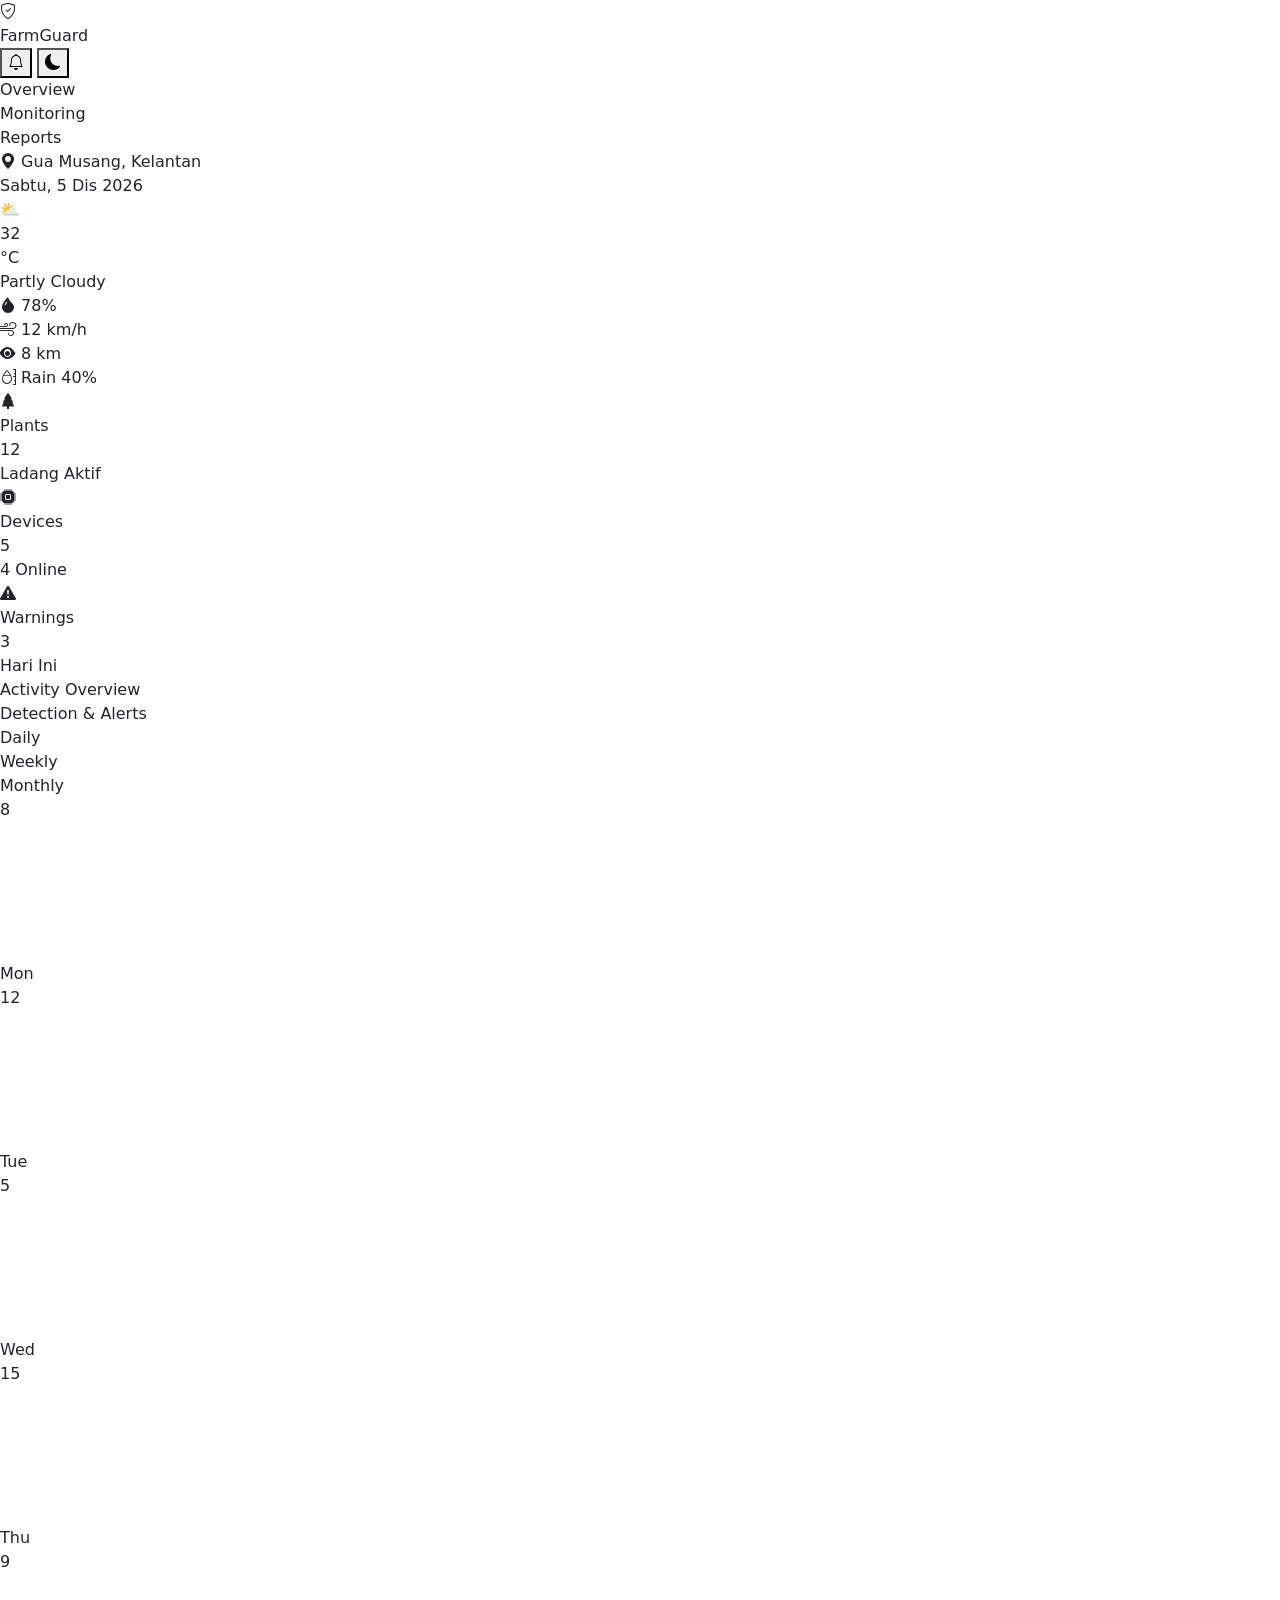
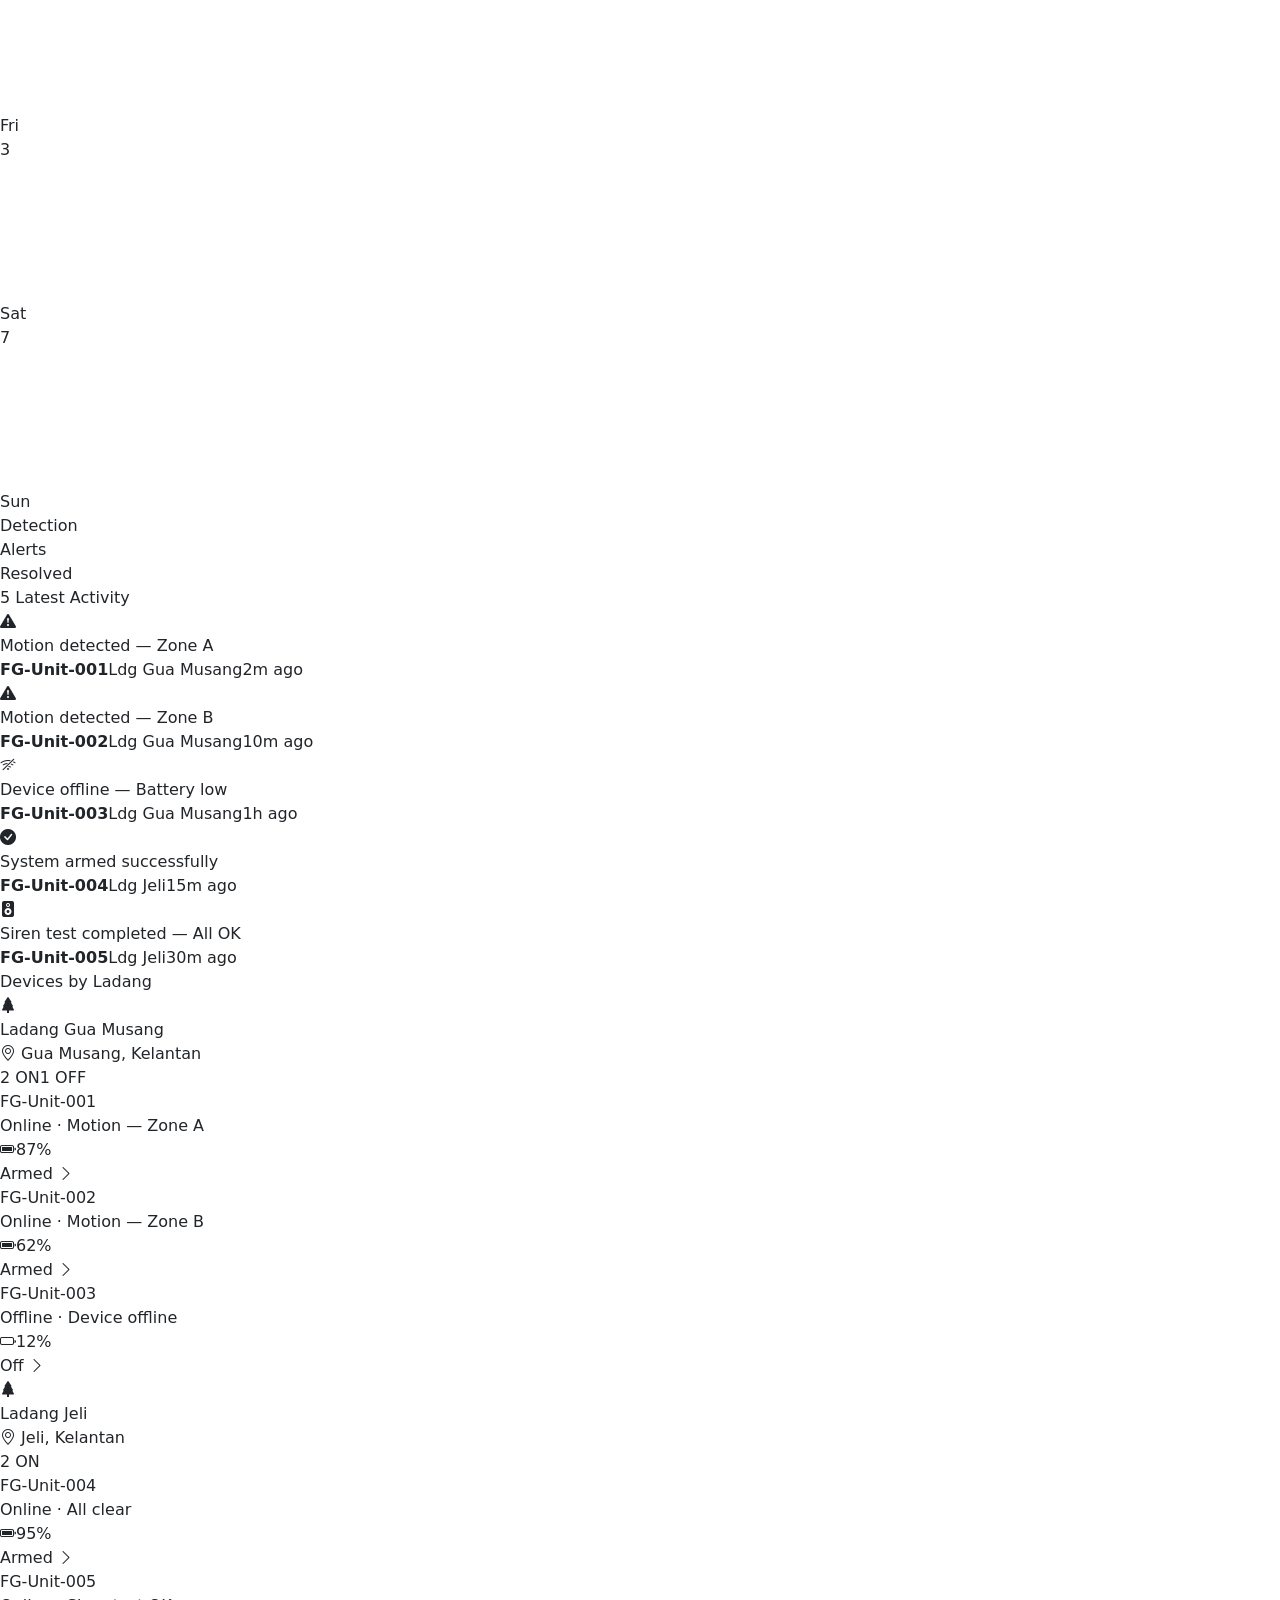
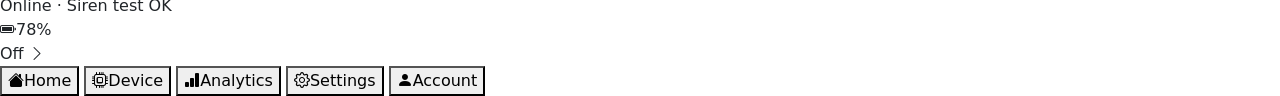
==== index.html @ a6966803 "1st commit Farmguard apps to assist" ====
<!DOCTYPE html>
<html lang="en">
<head>
    <meta charset="UTF-8">
    <meta name="viewport" content="width=device-width, initial-scale=1.0, user-scalable=no">
    <title>FarmGuard — Home</title>
    <link href="https://cdn.jsdelivr.net/npm/bootstrap@5.3.3/dist/css/bootstrap.min.css" rel="stylesheet">
    <link href="https://cdn.jsdelivr.net/npm/bootstrap-icons@1.11.3/font/bootstrap-icons.min.css" rel="stylesheet">
    <link href="https://fonts.googleapis.com/css2?family=Plus+Jakarta+Sans:wght@300;400;500;600;700;800&family=JetBrains+Mono:wght@400;500;600&display=swap" rel="stylesheet">
    <link rel="stylesheet" href="css/home.css">
</head>
<body>

<div class="app">
    <!-- Header -->
    <div class="header">
        <div class="brand">
            <div class="brand-logo"><i class="bi bi-shield-check"></i></div>
            <div class="brand-name">Farm<span>Guard</span></div>
        </div>
        <div class="hdr-right">
            <button class="hdr-btn" title="Notifications"><i class="bi bi-bell"></i></button>
            <button class="hdr-btn dm-btn" onclick="toggleDark()" title="Dark Mode"><i class="bi bi-moon-fill"></i></button>
        </div>
    </div>

    <!-- 3 Tabs -->
    <div class="top-tabs">
        <div class="tab-item active">Overview</div>
        <div class="tab-item">Monitoring</div>
        <div class="tab-item">Reports</div>
    </div>

    <!-- Weather Hero -->
    <div class="weather-hero">
        <div class="wh-top">
            <div>
                <div class="wh-loc"><i class="bi bi-geo-alt-fill"></i> Gua Musang, Kelantan</div>
                <div class="wh-date" id="wDate"></div>
            </div>
            <div class="wh-icon">⛅</div>
        </div>
        <div class="wh-main">
            <div class="wh-temp">32</div>
            <div class="wh-deg">°C</div>
            <div class="wh-cond">Partly Cloudy</div>
        </div>
        <div class="wh-details">
            <div class="wh-det"><i class="bi bi-droplet-fill"></i> 78%</div>
            <div class="wh-det"><i class="bi bi-wind"></i> 12 km/h</div>
            <div class="wh-det"><i class="bi bi-eye-fill"></i> 8 km</div>
            <div class="wh-det"><i class="bi bi-moisture"></i> Rain 40%</div>
        </div>
    </div>

    <!-- 3 Square Buttons -->
    <div class="sq-grid">
        <div class="sq-btn" onclick="goPage('plants')">
            <div class="sq-badge" id="plantBadge"></div>
            <div class="sq-icon sq-green"><i class="bi bi-tree-fill"></i></div>
            <div class="sq-label">Plants</div>
            <div class="sq-count c-green">12</div>
            <div class="sq-sub">Ladang Aktif</div>
        </div>
        <div class="sq-btn" onclick="goPage('devices')">
            <div class="sq-badge show" id="devBadge"></div>
            <div class="sq-icon sq-blue"><i class="bi bi-cpu-fill"></i></div>
            <div class="sq-label">Devices</div>
            <div class="sq-count c-blue">5</div>
            <div class="sq-sub">4 Online</div>
        </div>
        <div class="sq-btn" onclick="goPage('warnings')">
            <div class="sq-badge show" id="warnBadge"></div>
            <div class="sq-icon sq-red"><i class="bi bi-exclamation-triangle-fill"></i></div>
            <div class="sq-label">Warnings</div>
            <div class="sq-count c-red">3</div>
            <div class="sq-sub">Hari Ini</div>
        </div>
    </div>

    <!-- Activity Chart -->
    <div class="sec-hdr sec-purple">
        <div class="sec-color"></div>
        <div class="sec-title">Activity Overview</div>
        <div class="sec-line"></div>
    </div>
    <div class="chart-card">
        <div class="chart-head">
            <div class="chart-title">Detection & Alerts</div>
            <div class="chart-filter">
                <div class="cf-item active" onclick="setFilter('daily',this)">Daily</div>
                <div class="cf-item" onclick="setFilter('weekly',this)">Weekly</div>
                <div class="cf-item" onclick="setFilter('monthly',this)">Monthly</div>
            </div>
        </div>
        <div class="chart-area" id="chartArea"></div>
        <div class="chart-legend">
            <div class="legend-item"><div class="legend-dot ld-blue"></div>Detection</div>
            <div class="legend-item"><div class="legend-dot ld-red"></div>Alerts</div>
            <div class="legend-item"><div class="legend-dot ld-green"></div>Resolved</div>
        </div>
    </div>

    <!-- 5 Latest Activity -->
    <div class="sec-hdr sec-blue">
        <div class="sec-color"></div>
        <div class="sec-title">5 Latest Activity</div>
        <div class="sec-line"></div>
    </div>
    <div class="act-card" id="actFeed"></div>

    <!-- Devices by Ladang -->
    <div class="sec-hdr sec-green">
        <div class="sec-color"></div>
        <div class="sec-title">Devices by Ladang</div>
        <div class="sec-line"></div>
    </div>
    <div id="ladangList"></div>
</div>

<!-- Bottom Nav -->
<div class="bnav">
    <button class="ni act" onclick="navHome()"><i class="bi bi-house-fill"></i><span>Home</span></button>
    <button class="ni" onclick="navDevice()"><i class="bi bi-cpu"></i><span>Device</span></button>
    <button class="ni" onclick="alert('Analytics page coming soon')"><i class="bi bi-bar-chart-fill"></i><span>Analytics</span></button>
    <button class="ni" onclick="alert('Settings page coming soon')"><i class="bi bi-gear"></i><span>Settings</span></button>
    <button class="ni" onclick="navAccount()"><i class="bi bi-person-fill"></i><span>Account</span></button>
</div>

<script src="js/home.js"></script>
</body>
</html>
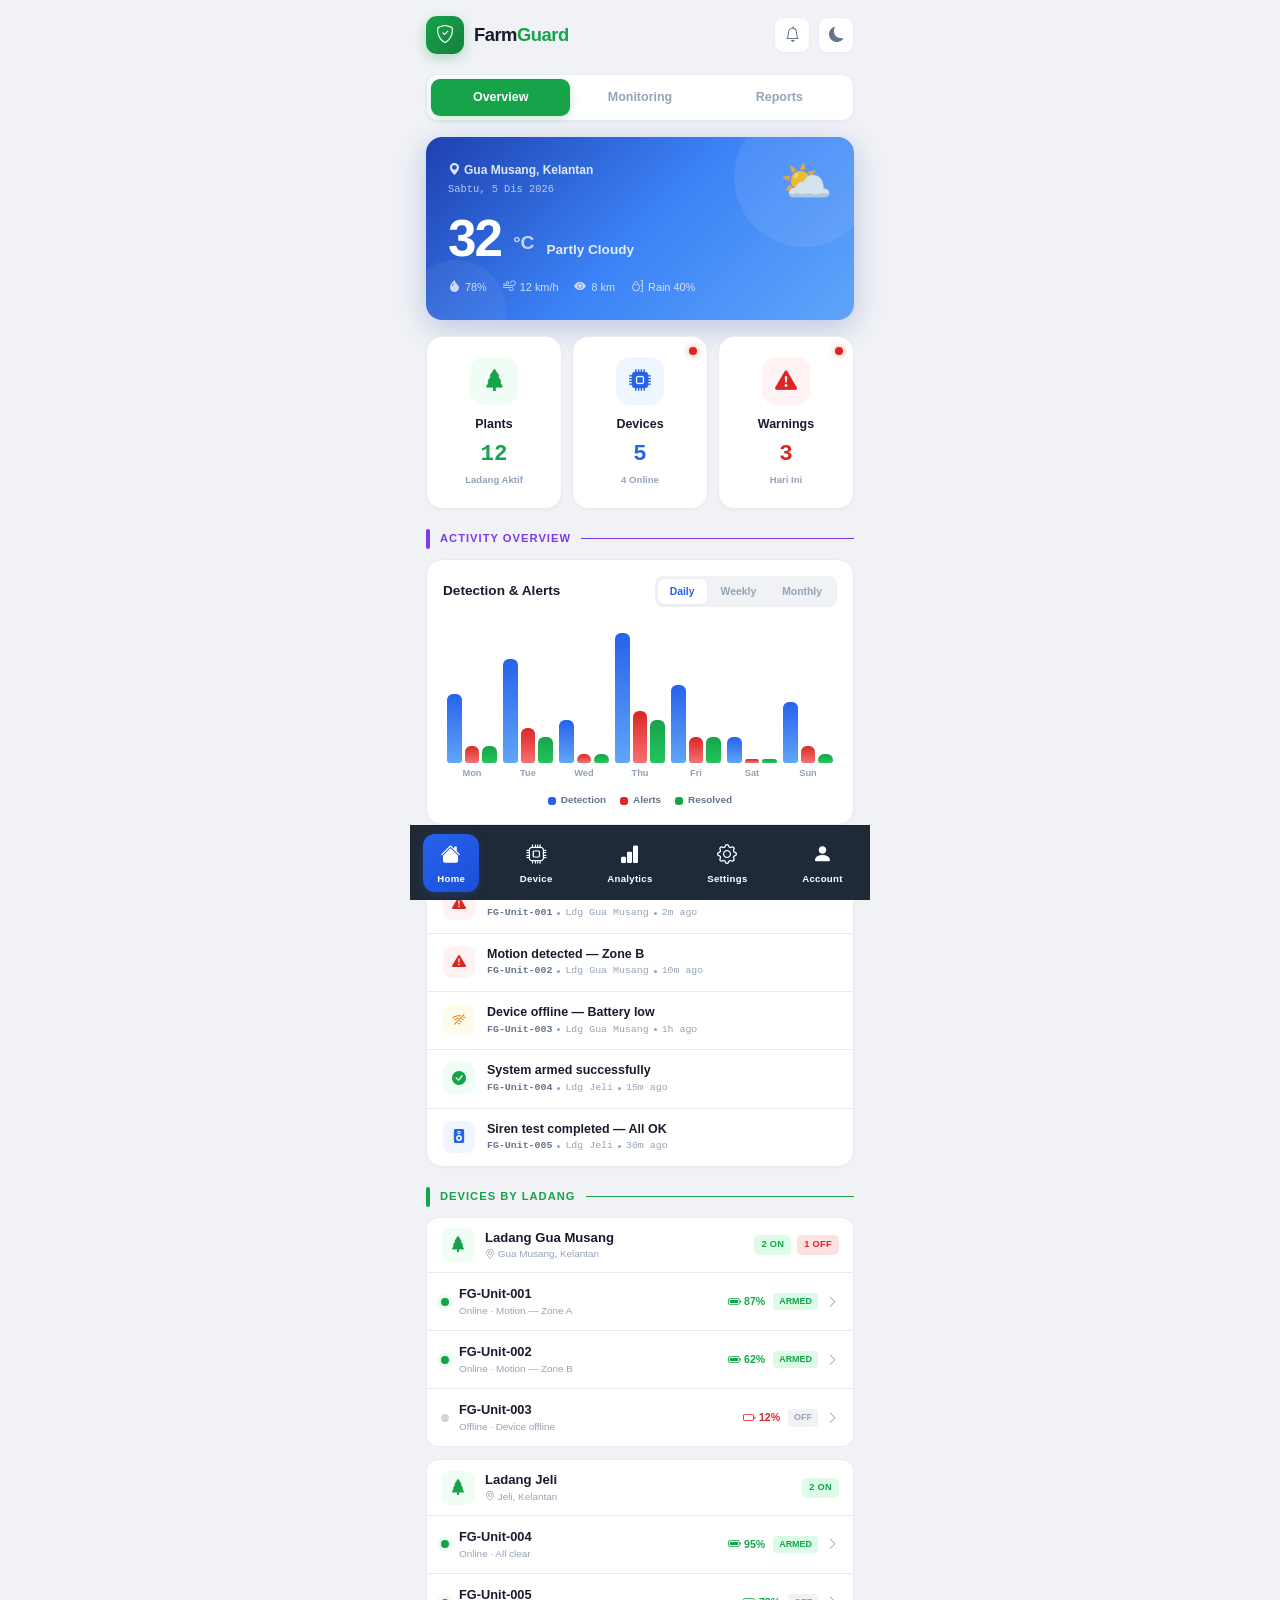
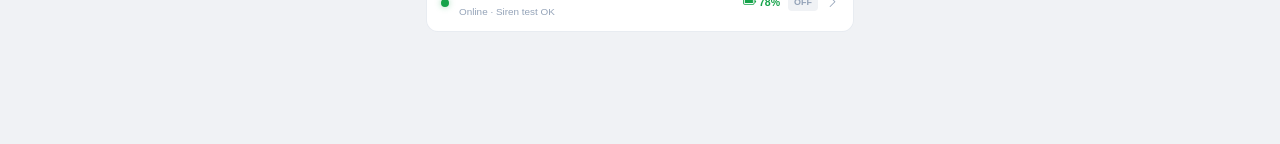
==== commit 6e4174fa: "Initial FarmGuard webapps - Multi-page responsive web app with dark mode, device management, and acc" ====
--- a/index.html
+++ b/index.html
@@ -1,132 +1,132 @@
-<!DOCTYPE html>
-<html lang="en">
-<head>
-    <meta charset="UTF-8">
-    <meta name="viewport" content="width=device-width, initial-scale=1.0, user-scalable=no">
-    <title>FarmGuard — Home</title>
-    <link href="https://cdn.jsdelivr.net/npm/bootstrap@5.3.3/dist/css/bootstrap.min.css" rel="stylesheet">
-    <link href="https://cdn.jsdelivr.net/npm/bootstrap-icons@1.11.3/font/bootstrap-icons.min.css" rel="stylesheet">
-    <link href="https://fonts.googleapis.com/css2?family=Plus+Jakarta+Sans:wght@300;400;500;600;700;800&family=JetBrains+Mono:wght@400;500;600&display=swap" rel="stylesheet">
-    <link rel="stylesheet" href="css/home.css">
-</head>
-<body>
-
-<div class="app">
-    <!-- Header -->
-    <div class="header">
-        <div class="brand">
-            <div class="brand-logo"><i class="bi bi-shield-check"></i></div>
-            <div class="brand-name">Farm<span>Guard</span></div>
-        </div>
-        <div class="hdr-right">
-            <button class="hdr-btn" title="Notifications"><i class="bi bi-bell"></i></button>
-            <button class="hdr-btn dm-btn" onclick="toggleDark()" title="Dark Mode"><i class="bi bi-moon-fill"></i></button>
-        </div>
-    </div>
-
-    <!-- 3 Tabs -->
-    <div class="top-tabs">
-        <div class="tab-item active">Overview</div>
-        <div class="tab-item">Monitoring</div>
-        <div class="tab-item">Reports</div>
-    </div>
-
-    <!-- Weather Hero -->
-    <div class="weather-hero">
-        <div class="wh-top">
-            <div>
-                <div class="wh-loc"><i class="bi bi-geo-alt-fill"></i> Gua Musang, Kelantan</div>
-                <div class="wh-date" id="wDate"></div>
-            </div>
-            <div class="wh-icon">⛅</div>
-        </div>
-        <div class="wh-main">
-            <div class="wh-temp">32</div>
-            <div class="wh-deg">°C</div>
-            <div class="wh-cond">Partly Cloudy</div>
-        </div>
-        <div class="wh-details">
-            <div class="wh-det"><i class="bi bi-droplet-fill"></i> 78%</div>
-            <div class="wh-det"><i class="bi bi-wind"></i> 12 km/h</div>
-            <div class="wh-det"><i class="bi bi-eye-fill"></i> 8 km</div>
-            <div class="wh-det"><i class="bi bi-moisture"></i> Rain 40%</div>
-        </div>
-    </div>
-
-    <!-- 3 Square Buttons -->
-    <div class="sq-grid">
-        <div class="sq-btn" onclick="goPage('plants')">
-            <div class="sq-badge" id="plantBadge"></div>
-            <div class="sq-icon sq-green"><i class="bi bi-tree-fill"></i></div>
-            <div class="sq-label">Plants</div>
-            <div class="sq-count c-green">12</div>
-            <div class="sq-sub">Ladang Aktif</div>
-        </div>
-        <div class="sq-btn" onclick="goPage('devices')">
-            <div class="sq-badge show" id="devBadge"></div>
-            <div class="sq-icon sq-blue"><i class="bi bi-cpu-fill"></i></div>
-            <div class="sq-label">Devices</div>
-            <div class="sq-count c-blue">5</div>
-            <div class="sq-sub">4 Online</div>
-        </div>
-        <div class="sq-btn" onclick="goPage('warnings')">
-            <div class="sq-badge show" id="warnBadge"></div>
-            <div class="sq-icon sq-red"><i class="bi bi-exclamation-triangle-fill"></i></div>
-            <div class="sq-label">Warnings</div>
-            <div class="sq-count c-red">3</div>
-            <div class="sq-sub">Hari Ini</div>
-        </div>
-    </div>
-
-    <!-- Activity Chart -->
-    <div class="sec-hdr sec-purple">
-        <div class="sec-color"></div>
-        <div class="sec-title">Activity Overview</div>
-        <div class="sec-line"></div>
-    </div>
-    <div class="chart-card">
-        <div class="chart-head">
-            <div class="chart-title">Detection & Alerts</div>
-            <div class="chart-filter">
-                <div class="cf-item active" onclick="setFilter('daily',this)">Daily</div>
-                <div class="cf-item" onclick="setFilter('weekly',this)">Weekly</div>
-                <div class="cf-item" onclick="setFilter('monthly',this)">Monthly</div>
-            </div>
-        </div>
-        <div class="chart-area" id="chartArea"></div>
-        <div class="chart-legend">
-            <div class="legend-item"><div class="legend-dot ld-blue"></div>Detection</div>
-            <div class="legend-item"><div class="legend-dot ld-red"></div>Alerts</div>
-            <div class="legend-item"><div class="legend-dot ld-green"></div>Resolved</div>
-        </div>
-    </div>
-
-    <!-- 5 Latest Activity -->
-    <div class="sec-hdr sec-blue">
-        <div class="sec-color"></div>
-        <div class="sec-title">5 Latest Activity</div>
-        <div class="sec-line"></div>
-    </div>
-    <div class="act-card" id="actFeed"></div>
-
-    <!-- Devices by Ladang -->
-    <div class="sec-hdr sec-green">
-        <div class="sec-color"></div>
-        <div class="sec-title">Devices by Ladang</div>
-        <div class="sec-line"></div>
-    </div>
-    <div id="ladangList"></div>
-</div>
-
-<!-- Bottom Nav -->
-<div class="bnav">
-    <button class="ni act" onclick="navHome()"><i class="bi bi-house-fill"></i><span>Home</span></button>
-    <button class="ni" onclick="navDevice()"><i class="bi bi-cpu"></i><span>Device</span></button>
-    <button class="ni" onclick="alert('Analytics page coming soon')"><i class="bi bi-bar-chart-fill"></i><span>Analytics</span></button>
-    <button class="ni" onclick="alert('Settings page coming soon')"><i class="bi bi-gear"></i><span>Settings</span></button>
-    <button class="ni" onclick="navAccount()"><i class="bi bi-person-fill"></i><span>Account</span></button>
-</div>
-
-<script src="js/home.js"></script>
-</body>
-</html>
+<!DOCTYPE html>
+<html lang="en">
+<head>
+    <meta charset="UTF-8">
+    <meta name="viewport" content="width=device-width, initial-scale=1.0, user-scalable=no">
+    <title>FarmGuard — Home</title>
+    <link href="https://cdn.jsdelivr.net/npm/bootstrap@5.3.3/dist/css/bootstrap.min.css" rel="stylesheet">
+    <link href="https://cdn.jsdelivr.net/npm/bootstrap-icons@1.11.3/font/bootstrap-icons.min.css" rel="stylesheet">
+    <link href="https://fonts.googleapis.com/css2?family=Plus+Jakarta+Sans:wght@300;400;500;600;700;800&family=JetBrains+Mono:wght@400;500;600&display=swap" rel="stylesheet">
+    <link rel="stylesheet" href="css/home.css">
+</head>
+<body>
+
+<div class="app">
+    <!-- Header -->
+    <div class="header">
+        <div class="brand">
+            <div class="brand-logo"><i class="bi bi-shield-check"></i></div>
+            <div class="brand-name" id="headerBrandName">Farm<span>Guard</span></div>
+        </div>
+        <div class="hdr-right">
+            <button class="hdr-btn" title="Notifications"><i class="bi bi-bell"></i></button>
+            <button class="hdr-btn dm-btn" onclick="toggleDark()" title="Dark Mode"><i class="bi bi-moon-fill"></i></button>
+        </div>
+    </div>
+
+    <!-- 3 Tabs -->
+    <div class="top-tabs">
+        <div class="tab-item active">Overview</div>
+        <div class="tab-item">Monitoring</div>
+        <div class="tab-item">Reports</div>
+    </div>
+
+    <!-- Weather Hero -->
+    <div class="weather-hero">
+        <div class="wh-top">
+            <div>
+                <div class="wh-loc"><i class="bi bi-geo-alt-fill"></i> Gua Musang, Kelantan</div>
+                <div class="wh-date" id="wDate"></div>
+            </div>
+            <div class="wh-icon">⛅</div>
+        </div>
+        <div class="wh-main">
+            <div class="wh-temp">32</div>
+            <div class="wh-deg">°C</div>
+            <div class="wh-cond">Partly Cloudy</div>
+        </div>
+        <div class="wh-details">
+            <div class="wh-det"><i class="bi bi-droplet-fill"></i> 78%</div>
+            <div class="wh-det"><i class="bi bi-wind"></i> 12 km/h</div>
+            <div class="wh-det"><i class="bi bi-eye-fill"></i> 8 km</div>
+            <div class="wh-det"><i class="bi bi-moisture"></i> Rain 40%</div>
+        </div>
+    </div>
+
+    <!-- 3 Square Buttons -->
+    <div class="sq-grid">
+        <div class="sq-btn" onclick="goPage('plants')">
+            <div class="sq-badge" id="plantBadge"></div>
+            <div class="sq-icon sq-green"><i class="bi bi-tree-fill"></i></div>
+            <div class="sq-label">Plants</div>
+            <div class="sq-count c-green">12</div>
+            <div class="sq-sub">Ladang Aktif</div>
+        </div>
+        <div class="sq-btn" onclick="goPage('devices')">
+            <div class="sq-badge show" id="devBadge"></div>
+            <div class="sq-icon sq-blue"><i class="bi bi-cpu-fill"></i></div>
+            <div class="sq-label">Devices</div>
+            <div class="sq-count c-blue">5</div>
+            <div class="sq-sub">4 Online</div>
+        </div>
+        <div class="sq-btn" onclick="goPage('warnings')">
+            <div class="sq-badge show" id="warnBadge"></div>
+            <div class="sq-icon sq-red"><i class="bi bi-exclamation-triangle-fill"></i></div>
+            <div class="sq-label">Warnings</div>
+            <div class="sq-count c-red">3</div>
+            <div class="sq-sub">Hari Ini</div>
+        </div>
+    </div>
+
+    <!-- Activity Chart -->
+    <div class="sec-hdr sec-purple">
+        <div class="sec-color"></div>
+        <div class="sec-title">Activity Overview</div>
+        <div class="sec-line"></div>
+    </div>
+    <div class="chart-card">
+        <div class="chart-head">
+            <div class="chart-title">Detection & Alerts</div>
+            <div class="chart-filter">
+                <div class="cf-item active" onclick="setFilter('daily',this)">Daily</div>
+                <div class="cf-item" onclick="setFilter('weekly',this)">Weekly</div>
+                <div class="cf-item" onclick="setFilter('monthly',this)">Monthly</div>
+            </div>
+        </div>
+        <div class="chart-area" id="chartArea"></div>
+        <div class="chart-legend">
+            <div class="legend-item"><div class="legend-dot ld-blue"></div>Detection</div>
+            <div class="legend-item"><div class="legend-dot ld-red"></div>Alerts</div>
+            <div class="legend-item"><div class="legend-dot ld-green"></div>Resolved</div>
+        </div>
+    </div>
+
+    <!-- 5 Latest Activity -->
+    <div class="sec-hdr sec-blue">
+        <div class="sec-color"></div>
+        <div class="sec-title">5 Latest Activity</div>
+        <div class="sec-line"></div>
+    </div>
+    <div class="act-card" id="actFeed"></div>
+
+    <!-- Devices by Ladang -->
+    <div class="sec-hdr sec-green">
+        <div class="sec-color"></div>
+        <div class="sec-title">Devices by Ladang</div>
+        <div class="sec-line"></div>
+    </div>
+    <div id="ladangList"></div>
+</div>
+
+<!-- Bottom Nav -->
+<div class="bnav">
+    <button class="ni act" onclick="navHome()"><i class="bi bi-house-fill"></i><span>Home</span></button>
+    <button class="ni" onclick="navDevice()"><i class="bi bi-cpu"></i><span>Device</span></button>
+    <button class="ni" onclick="alert('Analytics page coming soon')"><i class="bi bi-bar-chart-fill"></i><span>Analytics</span></button>
+    <button class="ni" onclick="alert('Settings page coming soon')"><i class="bi bi-gear"></i><span>Settings</span></button>
+    <button class="ni" onclick="navAccount()"><i class="bi bi-person-fill"></i><span>Account</span></button>
+</div>
+
+<script src="js/home.js"></script>
+</body>
+</html>
--- a/css/home.css
+++ b/css/home.css
@@ -0,0 +1,168 @@
+:root{
+    --bg:#f0f2f5;--card:#fff;--border:#e8ecf1;
+    --sh-sm:0 1px 3px rgba(0,0,0,.04);--sh-md:0 4px 14px rgba(0,0,0,.07);--sh-lg:0 8px 25px rgba(0,0,0,.1);
+    --green:#16a34a;--green-lt:#dcfce7;--green-bg:#f0fdf4;
+    --red:#dc2626;--red-lt:#fee2e2;--red-bg:#fef2f2;
+    --amber:#d97706;--amber-lt:#fef3c7;--amber-bg:#fffbeb;
+    --blue:#2563eb;--blue-lt:#dbeafe;--blue-bg:#eff6ff;
+    --cyan:#0891b2;--purple:#7c3aed;
+    --txt:#1a1a2e;--txt2:#64748b;--txt3:#94a3b8;
+    --r:16px;--rs:12px;
+}
+html.dark-mode{
+    --bg:#0f172a;--card:#1e293b;--border:#334155;
+    --sh-sm:0 1px 3px rgba(0,0,0,.3);--sh-md:0 4px 14px rgba(0,0,0,.4);
+    --txt:#f1f5f9;--txt2:#cbd5e1;--txt3:#94a3b8;
+}
+*{margin:0;padding:0;box-sizing:border-box;-webkit-tap-highlight-color:transparent}
+body{font-family:'Plus Jakarta Sans',sans-serif;background:var(--bg);color:var(--txt);min-height:100vh;-webkit-user-select:none;user-select:none}
+.app{max-width:460px;margin:0 auto;padding:0 16px 100px}
+
+/* Header */
+.header{padding:16px 0 10px;display:flex;align-items:center;justify-content:space-between}
+.brand{display:flex;align-items:center;gap:10px}
+.brand-logo{width:38px;height:38px;background:linear-gradient(135deg,#16a34a,#15803d);border-radius:11px;display:flex;align-items:center;justify-content:center;color:#fff;font-size:18px;box-shadow:0 4px 12px rgba(22,163,74,.3)}
+.brand-name{font-size:1.15rem;font-weight:800;letter-spacing:-.5px}
+.brand-name span{color:var(--green)}
+.hdr-right{display:flex;align-items:center;gap:8px}
+.hdr-btn{width:36px;height:36px;border-radius:10px;border:1px solid var(--border);background:var(--card);cursor:pointer;display:flex;align-items:center;justify-content:center;color:var(--txt2);font-size:15px;transition:all .2s}
+.hdr-btn:hover{background:var(--bg);color:var(--blue)}
+.hdr-btn:active{transform:scale(.95)}
+html.dark-mode .hdr-btn.dm-btn{color:#fbbf24}
+
+/* 3 Tabs */
+.top-tabs{display:flex;background:var(--card);border:1px solid var(--border);border-radius:var(--rs);padding:4px;margin:10px 0 16px;box-shadow:var(--sh-sm)}
+.tab-item{flex:1;text-align:center;padding:9px 0;border-radius:9px;font-size:.78rem;font-weight:600;color:var(--txt3);cursor:pointer;transition:all .25s}
+.tab-item.active{background:var(--green);color:#fff;box-shadow:0 2px 8px rgba(22,163,74,.25)}
+
+/* Weather Hero */
+.weather-hero{
+    background:linear-gradient(135deg,#1e40af,#3b82f6,#60a5fa);
+    border-radius:var(--r);padding:24px 22px;margin-bottom:16px;
+    color:#fff;position:relative;overflow:hidden;
+    box-shadow:0 8px 30px rgba(30,64,175,.25);
+}
+.weather-hero::before{
+    content:'';position:absolute;top:-30px;right:-20px;
+    width:140px;height:140px;border-radius:50%;
+    background:rgba(255,255,255,.08);
+}
+.weather-hero::after{
+    content:'';position:absolute;bottom:-40px;left:-20px;
+    width:100px;height:100px;border-radius:50%;
+    background:rgba(255,255,255,.05);
+}
+.wh-top{display:flex;justify-content:space-between;align-items:flex-start;position:relative;z-index:1}
+.wh-loc{font-size:.75rem;font-weight:600;opacity:.85;display:flex;align-items:center;gap:4px}
+.wh-date{font-size:.65rem;opacity:.65;margin-top:3px;font-family:'JetBrains Mono',monospace}
+.wh-icon{font-size:42px;opacity:.9;line-height:1}
+.wh-main{display:flex;align-items:flex-end;gap:12px;margin-top:10px;position:relative;z-index:1}
+.wh-temp{font-size:3.2rem;font-weight:800;line-height:1;letter-spacing:-2px}
+.wh-deg{font-size:1.2rem;font-weight:600;opacity:.7;margin-bottom:6px}
+.wh-cond{font-size:.85rem;font-weight:600;opacity:.85;margin-bottom:4px}
+.wh-details{display:flex;gap:16px;margin-top:14px;position:relative;z-index:1}
+.wh-det{display:flex;align-items:center;gap:5px;font-size:.68rem;opacity:.75}
+.wh-det i{font-size:12px}
+
+/* 3 Square Buttons */
+.sq-grid{display:grid;grid-template-columns:repeat(3,1fr);gap:10px;margin-bottom:20px}
+.sq-btn{
+    background:var(--card);border:1px solid var(--border);border-radius:var(--r);
+    padding:20px 10px;text-align:center;box-shadow:var(--sh-sm);
+    cursor:pointer;transition:all .2s;position:relative;overflow:hidden;
+}
+.sq-btn:active{transform:scale(.97)}
+.sq-icon{width:48px;height:48px;border-radius:14px;display:flex;align-items:center;justify-content:center;font-size:22px;margin:0 auto 10px}
+.sq-icon.sq-green{background:var(--green-bg);color:var(--green)}
+.sq-icon.sq-blue{background:var(--blue-bg);color:var(--blue)}
+.sq-icon.sq-red{background:var(--red-bg);color:var(--red)}
+.sq-label{font-size:.78rem;font-weight:700}
+.sq-count{font-family:'JetBrains Mono',monospace;font-size:1.4rem;font-weight:800;margin-top:4px}
+.sq-count.c-green{color:var(--green)}.sq-count.c-blue{color:var(--blue)}.sq-count.c-red{color:var(--red)}
+.sq-sub{font-size:.6rem;color:var(--txt3);margin-top:2px;font-weight:600}
+
+/* Badge on square */
+.sq-badge{position:absolute;top:10px;right:10px;width:8px;height:8px;border-radius:50%;background:var(--red);box-shadow:0 0 6px rgba(220,38,38,.5);display:none}
+.sq-badge.show{display:block;animation:badgePulse 1.5s ease infinite}
+@keyframes badgePulse{0%,100%{opacity:1}50%{opacity:.5}}
+
+/* Section Header */
+.sec-hdr{margin:20px 0 10px;display:flex;align-items:center;gap:10px}
+.sec-color{width:4px;height:20px;border-radius:2px;flex-shrink:0}
+.sec-title{font-size:.7rem;font-weight:700;text-transform:uppercase;letter-spacing:1px}
+.sec-line{flex:1;height:1px}
+.sec-green .sec-color,.sec-green .sec-line{background:var(--green)}.sec-green .sec-title{color:var(--green)}
+.sec-blue .sec-color,.sec-blue .sec-line{background:var(--blue)}.sec-blue .sec-title{color:var(--blue)}
+.sec-purple .sec-color,.sec-purple .sec-line{background:var(--purple)}.sec-purple .sec-title{color:var(--purple)}
+
+/* Chart Card */
+.chart-card{background:var(--card);border:1px solid var(--border);border-radius:var(--r);padding:16px;box-shadow:var(--sh-sm);margin-bottom:16px}
+.chart-head{display:flex;justify-content:space-between;align-items:center;margin-bottom:14px}
+.chart-title{font-size:.85rem;font-weight:700}
+.chart-filter{display:flex;background:var(--bg);border-radius:8px;padding:3px;gap:2px}
+.cf-item{padding:5px 12px;border-radius:6px;font-size:.65rem;font-weight:600;color:var(--txt3);cursor:pointer;transition:all .2s}
+.cf-item.active{background:var(--card);color:var(--blue);box-shadow:var(--sh-sm)}
+.chart-area{height:160px;position:relative;display:flex;align-items:flex-end;gap:6px;padding:0 4px}
+.chart-bar-wrap{flex:1;display:flex;flex-direction:column;align-items:center;gap:4px}
+.chart-bar{width:100%;border-radius:6px 6px 3px 3px;transition:height .5s ease;min-height:4px;position:relative}
+.chart-bar.b-green{background:linear-gradient(180deg,var(--green),#22c55e)}
+.chart-bar.b-red{background:linear-gradient(180deg,var(--red),#f87171)}
+.chart-bar.b-blue{background:linear-gradient(180deg,var(--blue),#60a5fa)}
+.chart-bar-val{font-family:'JetBrains Mono',monospace;font-size:.58rem;font-weight:600;color:var(--txt3);opacity:0;transition:opacity .3s}
+.chart-bar-wrap:hover .chart-bar-val{opacity:1}
+.chart-bar-lbl{font-size:.58rem;font-weight:600;color:var(--txt3)}
+.chart-legend{display:flex;gap:14px;margin-top:12px;justify-content:center}
+.legend-item{display:flex;align-items:center;gap:5px;font-size:.62rem;font-weight:600;color:var(--txt2)}
+.legend-dot{width:8px;height:8px;border-radius:3px}
+.ld-green{background:var(--green)}.ld-red{background:var(--red)}.ld-blue{background:var(--blue)}
+
+/* Activity Feed */
+.act-card{background:var(--card);border:1px solid var(--border);border-radius:var(--r);overflow:hidden;box-shadow:var(--sh-sm);margin-bottom:12px}
+.act-item{display:flex;align-items:flex-start;gap:12px;padding:12px 16px;border-bottom:1px solid var(--border)}
+.act-item:last-child{border-bottom:none}
+.act-ic{width:32px;height:32px;border-radius:9px;display:flex;align-items:center;justify-content:center;flex-shrink:0;font-size:14px}
+.act-ic.ar{background:var(--red-bg);color:var(--red)}
+.act-ic.ag{background:var(--green-bg);color:var(--green)}
+.act-ic.aa{background:var(--amber-bg);color:var(--amber)}
+.act-ic.ab{background:var(--blue-bg);color:var(--blue)}
+.act-body{flex:1;min-width:0}
+.act-msg{font-size:.78rem;font-weight:600;line-height:1.3}
+.act-meta{display:flex;align-items:center;gap:5px;margin-top:2px;font-size:.62rem;color:var(--txt3);font-family:'JetBrains Mono',monospace}
+.am-dot{width:3px;height:3px;border-radius:50%;background:var(--txt3)}
+
+/* Ladang Group */
+.lg-group{margin-bottom:12px}
+.lg-hd{display:flex;align-items:center;justify-content:space-between;padding:10px 14px;background:var(--card);border:1px solid var(--border);border-radius:var(--rs) var(--rs) 0 0}
+.lg-left{display:flex;align-items:center;gap:10px}
+.lg-ic{width:34px;height:34px;border-radius:9px;background:var(--green-bg);color:var(--green);display:flex;align-items:center;justify-content:center;font-size:16px}
+.lg-name{font-size:.82rem;font-weight:700}
+.lg-loc{font-size:.62rem;color:var(--txt3)}
+.lg-badges{display:flex;gap:6px}
+.lg-b{font-size:.58rem;font-weight:700;padding:3px 7px;border-radius:5px;letter-spacing:.3px}
+.lb-on{background:var(--green-lt);color:var(--green)}
+.lb-off{background:var(--red-lt);color:var(--red)}
+
+.u-list{border:1px solid var(--border);border-top:none;border-radius:0 0 var(--rs) var(--rs);overflow:hidden}
+.u-item{display:flex;align-items:center;gap:10px;padding:11px 14px;background:var(--card);border-bottom:1px solid var(--border);cursor:pointer;transition:background .15s}
+.u-item:last-child{border-bottom:none}
+.u-item:active{background:rgba(0,0,0,.02)}
+.u-dot{width:8px;height:8px;border-radius:50%;flex-shrink:0}
+.u-on{background:var(--green);box-shadow:0 0 6px rgba(22,163,74,.4)}
+.u-off{background:#d1d5db}
+.u-info{flex:1;min-width:0}
+.u-name{font-size:.8rem;font-weight:600}
+.u-sub{font-size:.62rem;color:var(--txt3);margin-top:1px}
+.u-right{display:flex;align-items:center;gap:8px}
+.u-batt{display:flex;align-items:center;gap:3px;font-size:.66rem;font-weight:600;color:var(--green)}
+.u-batt.low{color:var(--red)}
+.u-batt i{font-size:13px}
+.u-armed{font-size:.56rem;font-weight:700;padding:2px 6px;border-radius:4px;text-transform:uppercase}
+.ua-on{background:var(--green-lt);color:var(--green)}
+.ua-off{background:var(--bg);color:var(--txt3)}
+.u-arrow{color:var(--txt3);font-size:13px}
+
+/* Bottom Nav */
+.bnav{position:fixed;bottom:0;left:50%;transform:translateX(-50%);width:100%;max-width:460px;background:#1f2937;backdrop-filter:blur(12px);border-top:1px solid rgba(0,0,0,.2);display:flex;justify-content:space-around;align-items:center;padding:8px 0 calc(8px + env(safe-area-inset-bottom));z-index:100}
+.ni{display:flex;flex-direction:column;align-items:center;gap:2px;padding:6px 14px;border-radius:12px;cursor:pointer;border:none;background:none;color:#fff;font-family:'Plus Jakarta Sans',sans-serif;transition:all .2s;text-shadow:0 1px 2px rgba(37,99,235,.2)}
+.ni.act{color:#fff;background:linear-gradient(135deg,var(--blue),#1d4ed8);box-shadow:0 2px 8px rgba(37,99,235,.3)}
+.ni i{font-size:20px}.ni span{font-size:.6rem;font-weight:600;letter-spacing:.3px}
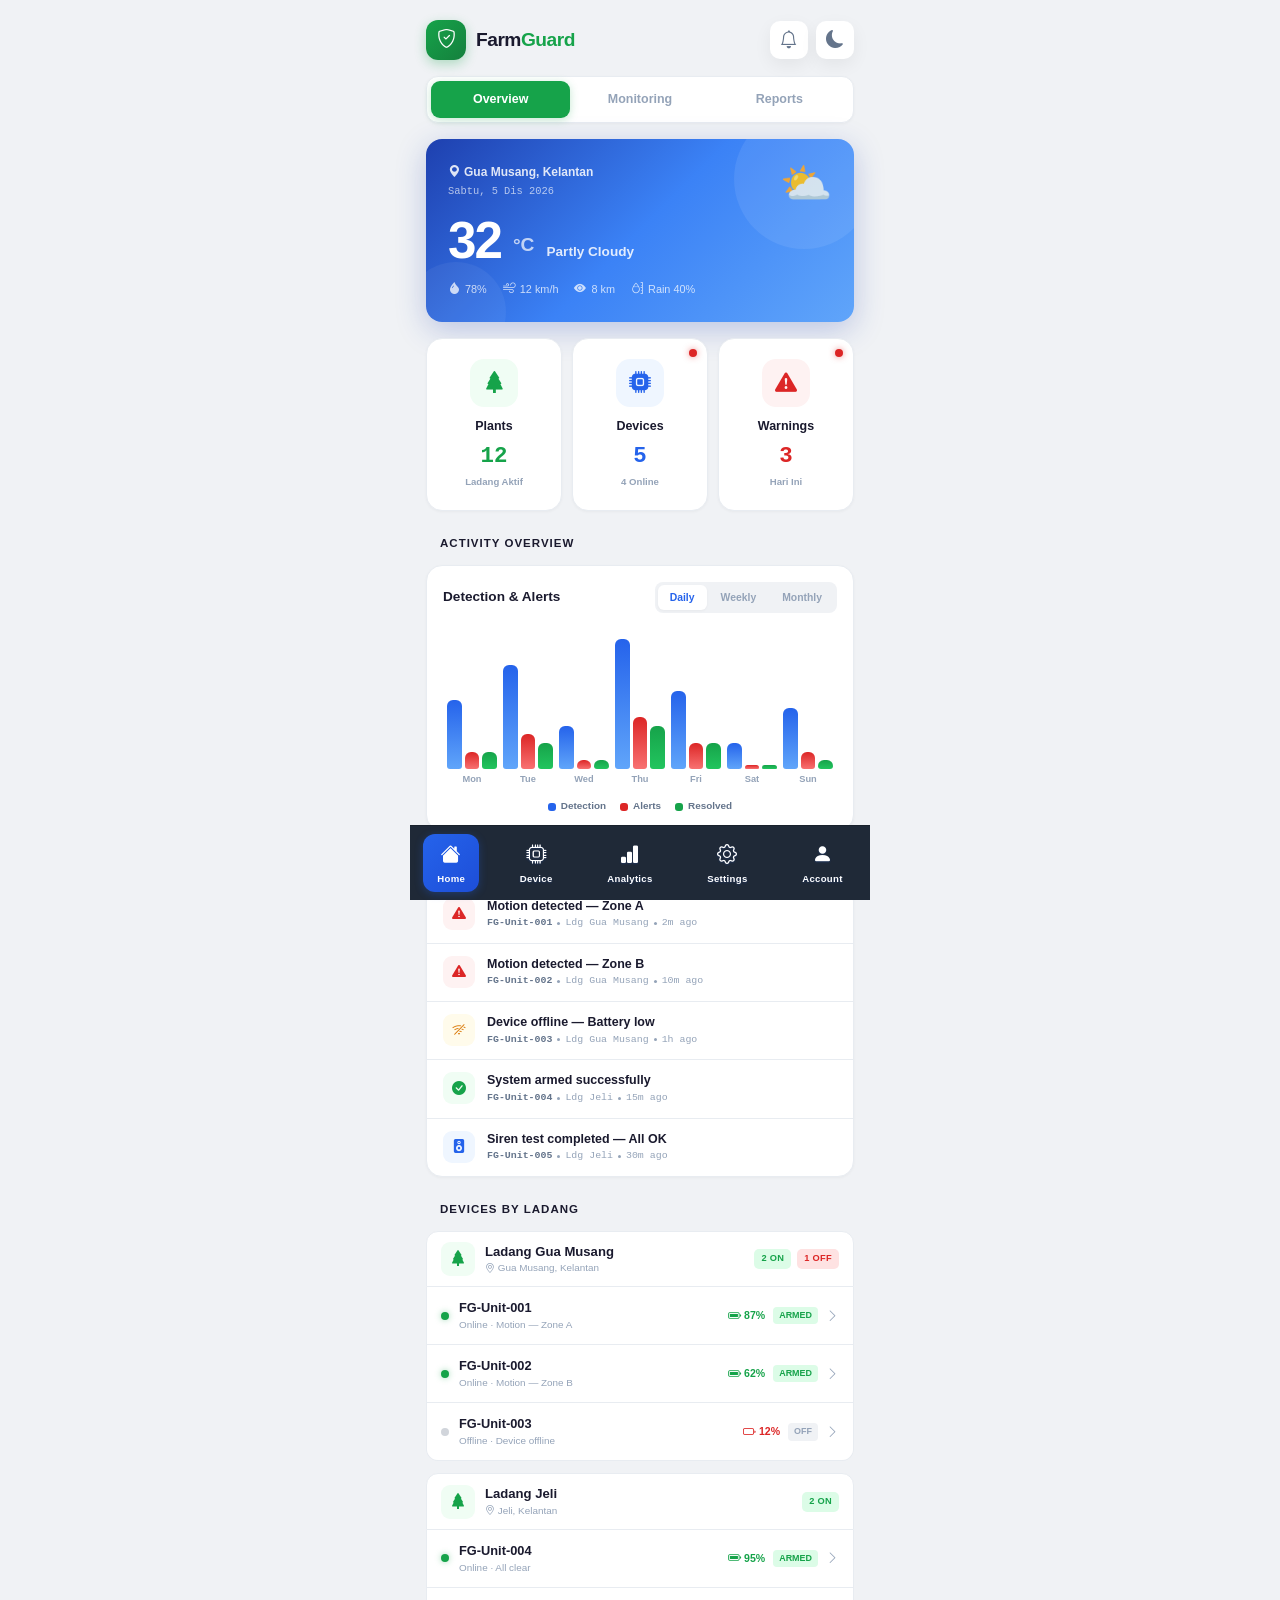
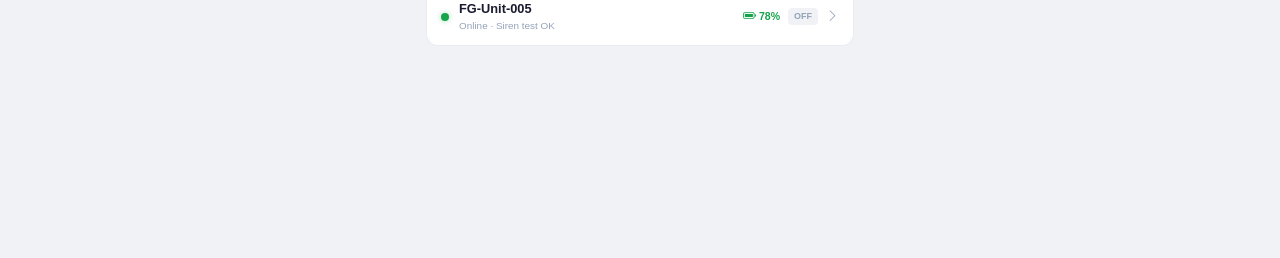
==== commit 5c67d4a0: "add ladang ladang list, add ladang modify css into 1" ====
--- a/index.html
+++ b/index.html
@@ -1,132 +1,132 @@
-<!DOCTYPE html>
-<html lang="en">
-<head>
-    <meta charset="UTF-8">
-    <meta name="viewport" content="width=device-width, initial-scale=1.0, user-scalable=no">
-    <title>FarmGuard — Home</title>
-    <link href="https://cdn.jsdelivr.net/npm/bootstrap@5.3.3/dist/css/bootstrap.min.css" rel="stylesheet">
-    <link href="https://cdn.jsdelivr.net/npm/bootstrap-icons@1.11.3/font/bootstrap-icons.min.css" rel="stylesheet">
-    <link href="https://fonts.googleapis.com/css2?family=Plus+Jakarta+Sans:wght@300;400;500;600;700;800&family=JetBrains+Mono:wght@400;500;600&display=swap" rel="stylesheet">
-    <link rel="stylesheet" href="css/home.css">
-</head>
-<body>
-
-<div class="app">
-    <!-- Header -->
-    <div class="header">
-        <div class="brand">
-            <div class="brand-logo"><i class="bi bi-shield-check"></i></div>
-            <div class="brand-name" id="headerBrandName">Farm<span>Guard</span></div>
-        </div>
-        <div class="hdr-right">
-            <button class="hdr-btn" title="Notifications"><i class="bi bi-bell"></i></button>
-            <button class="hdr-btn dm-btn" onclick="toggleDark()" title="Dark Mode"><i class="bi bi-moon-fill"></i></button>
-        </div>
-    </div>
-
-    <!-- 3 Tabs -->
-    <div class="top-tabs">
-        <div class="tab-item active">Overview</div>
-        <div class="tab-item">Monitoring</div>
-        <div class="tab-item">Reports</div>
-    </div>
-
-    <!-- Weather Hero -->
-    <div class="weather-hero">
-        <div class="wh-top">
-            <div>
-                <div class="wh-loc"><i class="bi bi-geo-alt-fill"></i> Gua Musang, Kelantan</div>
-                <div class="wh-date" id="wDate"></div>
-            </div>
-            <div class="wh-icon">⛅</div>
-        </div>
-        <div class="wh-main">
-            <div class="wh-temp">32</div>
-            <div class="wh-deg">°C</div>
-            <div class="wh-cond">Partly Cloudy</div>
-        </div>
-        <div class="wh-details">
-            <div class="wh-det"><i class="bi bi-droplet-fill"></i> 78%</div>
-            <div class="wh-det"><i class="bi bi-wind"></i> 12 km/h</div>
-            <div class="wh-det"><i class="bi bi-eye-fill"></i> 8 km</div>
-            <div class="wh-det"><i class="bi bi-moisture"></i> Rain 40%</div>
-        </div>
-    </div>
-
-    <!-- 3 Square Buttons -->
-    <div class="sq-grid">
-        <div class="sq-btn" onclick="goPage('plants')">
-            <div class="sq-badge" id="plantBadge"></div>
-            <div class="sq-icon sq-green"><i class="bi bi-tree-fill"></i></div>
-            <div class="sq-label">Plants</div>
-            <div class="sq-count c-green">12</div>
-            <div class="sq-sub">Ladang Aktif</div>
-        </div>
-        <div class="sq-btn" onclick="goPage('devices')">
-            <div class="sq-badge show" id="devBadge"></div>
-            <div class="sq-icon sq-blue"><i class="bi bi-cpu-fill"></i></div>
-            <div class="sq-label">Devices</div>
-            <div class="sq-count c-blue">5</div>
-            <div class="sq-sub">4 Online</div>
-        </div>
-        <div class="sq-btn" onclick="goPage('warnings')">
-            <div class="sq-badge show" id="warnBadge"></div>
-            <div class="sq-icon sq-red"><i class="bi bi-exclamation-triangle-fill"></i></div>
-            <div class="sq-label">Warnings</div>
-            <div class="sq-count c-red">3</div>
-            <div class="sq-sub">Hari Ini</div>
-        </div>
-    </div>
-
-    <!-- Activity Chart -->
-    <div class="sec-hdr sec-purple">
-        <div class="sec-color"></div>
-        <div class="sec-title">Activity Overview</div>
-        <div class="sec-line"></div>
-    </div>
-    <div class="chart-card">
-        <div class="chart-head">
-            <div class="chart-title">Detection & Alerts</div>
-            <div class="chart-filter">
-                <div class="cf-item active" onclick="setFilter('daily',this)">Daily</div>
-                <div class="cf-item" onclick="setFilter('weekly',this)">Weekly</div>
-                <div class="cf-item" onclick="setFilter('monthly',this)">Monthly</div>
-            </div>
-        </div>
-        <div class="chart-area" id="chartArea"></div>
-        <div class="chart-legend">
-            <div class="legend-item"><div class="legend-dot ld-blue"></div>Detection</div>
-            <div class="legend-item"><div class="legend-dot ld-red"></div>Alerts</div>
-            <div class="legend-item"><div class="legend-dot ld-green"></div>Resolved</div>
-        </div>
-    </div>
-
-    <!-- 5 Latest Activity -->
-    <div class="sec-hdr sec-blue">
-        <div class="sec-color"></div>
-        <div class="sec-title">5 Latest Activity</div>
-        <div class="sec-line"></div>
-    </div>
-    <div class="act-card" id="actFeed"></div>
-
-    <!-- Devices by Ladang -->
-    <div class="sec-hdr sec-green">
-        <div class="sec-color"></div>
-        <div class="sec-title">Devices by Ladang</div>
-        <div class="sec-line"></div>
-    </div>
-    <div id="ladangList"></div>
-</div>
-
-<!-- Bottom Nav -->
-<div class="bnav">
-    <button class="ni act" onclick="navHome()"><i class="bi bi-house-fill"></i><span>Home</span></button>
-    <button class="ni" onclick="navDevice()"><i class="bi bi-cpu"></i><span>Device</span></button>
-    <button class="ni" onclick="alert('Analytics page coming soon')"><i class="bi bi-bar-chart-fill"></i><span>Analytics</span></button>
-    <button class="ni" onclick="alert('Settings page coming soon')"><i class="bi bi-gear"></i><span>Settings</span></button>
-    <button class="ni" onclick="navAccount()"><i class="bi bi-person-fill"></i><span>Account</span></button>
-</div>
-
-<script src="js/home.js"></script>
-</body>
-</html>
+<!DOCTYPE html>
+<html lang="en">
+<head>
+    <meta charset="UTF-8">
+    <meta name="viewport" content="width=device-width, initial-scale=1.0, user-scalable=no">
+    <title>FarmGuard — Home</title>
+    <link href="https://cdn.jsdelivr.net/npm/bootstrap@5.3.3/dist/css/bootstrap.min.css" rel="stylesheet">
+    <link href="https://cdn.jsdelivr.net/npm/bootstrap-icons@1.11.3/font/bootstrap-icons.min.css" rel="stylesheet">
+    <link href="https://fonts.googleapis.com/css2?family=Plus+Jakarta+Sans:wght@300;400;500;600;700;800&family=JetBrains+Mono:wght@400;500;600&display=swap" rel="stylesheet">
+    <link rel="stylesheet" href="css/styles.css">
+</head>
+<body>
+
+<div class="app">
+    <!-- Header -->
+    <div class="header">
+        <div class="brand">
+            <div class="brand-logo"><i class="bi bi-shield-check"></i></div>
+            <div class="brand-name" id="headerBrandName">Farm<span>Guard</span></div>
+        </div>
+        <div class="hdr-right">
+            <button class="hdr-btn" title="Notifications"><i class="bi bi-bell"></i></button>
+            <button class="hdr-btn dm-btn" onclick="toggleDark()" title="Dark Mode"><i class="bi bi-moon-fill"></i></button>
+        </div>
+    </div>
+
+    <!-- 3 Tabs -->
+    <div class="top-tabs">
+        <div class="tab-item active">Overview</div>
+        <div class="tab-item">Monitoring</div>
+        <div class="tab-item">Reports</div>
+    </div>
+
+    <!-- Weather Hero -->
+    <div class="weather-hero">
+        <div class="wh-top">
+            <div>
+                <div class="wh-loc"><i class="bi bi-geo-alt-fill"></i> Gua Musang, Kelantan</div>
+                <div class="wh-date" id="wDate"></div>
+            </div>
+            <div class="wh-icon">⛅</div>
+        </div>
+        <div class="wh-main">
+            <div class="wh-temp">32</div>
+            <div class="wh-deg">°C</div>
+            <div class="wh-cond">Partly Cloudy</div>
+        </div>
+        <div class="wh-details">
+            <div class="wh-det"><i class="bi bi-droplet-fill"></i> 78%</div>
+            <div class="wh-det"><i class="bi bi-wind"></i> 12 km/h</div>
+            <div class="wh-det"><i class="bi bi-eye-fill"></i> 8 km</div>
+            <div class="wh-det"><i class="bi bi-moisture"></i> Rain 40%</div>
+        </div>
+    </div>
+
+    <!-- 3 Square Buttons -->
+    <div class="sq-grid">
+        <div class="sq-btn" onclick="goPage('plants')">
+            <div class="sq-badge" id="plantBadge"></div>
+            <div class="sq-icon sq-green"><i class="bi bi-tree-fill"></i></div>
+            <div class="sq-label">Plants</div>
+            <div class="sq-count c-green">12</div>
+            <div class="sq-sub">Ladang Aktif</div>
+        </div>
+        <div class="sq-btn" onclick="goPage('devices')">
+            <div class="sq-badge show" id="devBadge"></div>
+            <div class="sq-icon sq-blue"><i class="bi bi-cpu-fill"></i></div>
+            <div class="sq-label">Devices</div>
+            <div class="sq-count c-blue">5</div>
+            <div class="sq-sub">4 Online</div>
+        </div>
+        <div class="sq-btn" onclick="goPage('warnings')">
+            <div class="sq-badge show" id="warnBadge"></div>
+            <div class="sq-icon sq-red"><i class="bi bi-exclamation-triangle-fill"></i></div>
+            <div class="sq-label">Warnings</div>
+            <div class="sq-count c-red">3</div>
+            <div class="sq-sub">Hari Ini</div>
+        </div>
+    </div>
+
+    <!-- Activity Chart -->
+    <div class="sec-hdr sec-purple">
+        <div class="sec-color"></div>
+        <div class="sec-title">Activity Overview</div>
+        <div class="sec-line"></div>
+    </div>
+    <div class="chart-card">
+        <div class="chart-head">
+            <div class="chart-title">Detection & Alerts</div>
+            <div class="chart-filter">
+                <div class="cf-item active" onclick="setFilter('daily',this)">Daily</div>
+                <div class="cf-item" onclick="setFilter('weekly',this)">Weekly</div>
+                <div class="cf-item" onclick="setFilter('monthly',this)">Monthly</div>
+            </div>
+        </div>
+        <div class="chart-area" id="chartArea"></div>
+        <div class="chart-legend">
+            <div class="legend-item"><div class="legend-dot ld-blue"></div>Detection</div>
+            <div class="legend-item"><div class="legend-dot ld-red"></div>Alerts</div>
+            <div class="legend-item"><div class="legend-dot ld-green"></div>Resolved</div>
+        </div>
+    </div>
+
+    <!-- 5 Latest Activity -->
+    <div class="sec-hdr sec-blue">
+        <div class="sec-color"></div>
+        <div class="sec-title">5 Latest Activity</div>
+        <div class="sec-line"></div>
+    </div>
+    <div class="act-card" id="actFeed"></div>
+
+    <!-- Devices by Ladang -->
+    <div class="sec-hdr sec-green">
+        <div class="sec-color"></div>
+        <div class="sec-title">Devices by Ladang</div>
+        <div class="sec-line"></div>
+    </div>
+    <div id="ladangList"></div>
+</div>
+
+<!-- Bottom Nav -->
+<div class="bnav">
+    <button class="ni act" onclick="navHome()"><i class="bi bi-house-fill"></i><span>Home</span></button>
+    <button class="ni" onclick="navDevice()"><i class="bi bi-cpu"></i><span>Device</span></button>
+    <button class="ni" onclick="alert('Analytics page coming soon')"><i class="bi bi-bar-chart-fill"></i><span>Analytics</span></button>
+    <button class="ni" onclick="alert('Settings page coming soon')"><i class="bi bi-gear"></i><span>Settings</span></button>
+    <button class="ni" onclick="navAccount()"><i class="bi bi-person-fill"></i><span>Account</span></button>
+</div>
+
+<script src="js/home.js"></script>
+</body>
+</html>
--- a/css/styles.css
+++ b/css/styles.css
@@ -0,0 +1,410 @@
+:root{
+    --bg:#f0f2f5;--card:#fff;--border:#e8ecf1;
+    --sh-sm:0 1px 3px rgba(0,0,0,.04);--sh-md:0 4px 14px rgba(0,0,0,.07);--sh-lg:0 8px 25px rgba(0,0,0,.1);
+    --green:#16a34a;--green-lt:#dcfce7;--green-bg:#f0fdf4;
+    --red:#dc2626;--red-lt:#fee2e2;--red-bg:#fef2f2;
+    --amber:#d97706;--amber-lt:#fef3c7;--amber-bg:#fffbeb;
+    --blue:#2563eb;--blue-lt:#dbeafe;--blue-bg:#eff6ff;
+    --cyan:#0891b2;--purple:#7c3aed;--pink:#db2777;
+    --txt:#1a1a2e;--txt2:#64748b;--txt3:#94a3b8;
+    --r:16px;--rs:12px;
+}
+html.dark-mode{
+    --bg:#0f172a;--card:#1e293b;--border:#334155;
+    --sh-sm:0 1px 3px rgba(0,0,0,.3);--sh-md:0 4px 14px rgba(0,0,0,.4);--sh-lg:0 8px 25px rgba(0,0,0,.5);
+    --txt:#f1f5f9;--txt2:#cbd5e1;--txt3:#94a3b8;
+}
+*{margin:0;padding:0;box-sizing:border-box;-webkit-tap-highlight-color:transparent}
+body{font-family:'Plus Jakarta Sans',sans-serif;background:var(--bg);color:var(--txt);min-height:100vh;-webkit-user-select:none;user-select:none}
+.app{max-width:460px;margin:0 auto;padding:0 16px 200px}
+
+/* Header */
+.header{padding:20px 0 6px;display:flex;align-items:center;justify-content:space-between}
+.brand{display:flex;align-items:center;gap:10px}
+.brand-logo{width:40px;height:40px;background:linear-gradient(135deg,#16a34a,#15803d);border-radius:12px;display:flex;align-items:center;justify-content:center;color:#fff;font-size:19px;box-shadow:0 4px 12px rgba(22,163,74,.3)}
+.brand-name{font-size:1.2rem;font-weight:800;letter-spacing:-.5px}
+.brand-name span{color:var(--green)}
+.hdr-right{display:flex;align-items:center;gap:8px}
+.conn-pill{display:flex;align-items:center;gap:6px;background:var(--green-lt);padding:6px 14px;border-radius:20px;font-size:.72rem;font-weight:600;color:var(--green)}
+.conn-dot{width:7px;height:7px;background:var(--green);border-radius:50%;animation:blink 2s ease infinite}
+@keyframes blink{0%,100%{opacity:1}50%{opacity:.4}}
+
+/* Header buttons (notifications, dark-mode, etc.) */
+.hdr-btn,.dark-mode-btn{
+    width:38px;height:38px;border-radius:10px;border:0;background:var(--card);cursor:pointer;display:flex;align-items:center;justify-content:center;color:var(--txt2);font-size:16px;transition:all .18s;box-shadow:0 6px 18px rgba(2,6,23,.06)
+}
+.hdr-btn i,.dark-mode-btn i{font-size:18px}
+.hdr-btn:hover,.dark-mode-btn:hover{transform:translateY(-2px);background:rgba(0,0,0,.03);color:var(--blue)}
+.hdr-btn:active,.dark-mode-btn:active{transform:scale(.97)}
+html.dark-mode .dark-mode-btn{color:#fbbf24;background:var(--card)}
+
+.dev-info{background:var(--card);padding:6px;margin:10px 0;box-shadow:var(--sh-sm)}
+.section-top{display:flex;align-items:center;justify-content:space-between;padding:10px 14px;margin:10px 0 6px 0;background:var(--card);border:0;border-radius:var(--rs) var(--rs) 0 0;box-shadow:var(--sh-sm)}
+.dev-nm{font-weight:700;font-size:.95rem}
+.dev-mac{font-family:'JetBrains Mono',monospace;font-size:.68rem;color:var(--txt3);margin-top:2px}
+.badge-on{background:var(--green-lt);color:var(--green);font-size:.68rem;font-weight:700;padding:4px 10px;border-radius:8px;text-transform:uppercase;letter-spacing:.4px}
+.stats-row{display:grid;grid-template-columns:repeat(3,1fr);gap:8px}
+.stat-box{text-align:center;padding:10px 6px;background:var(--bg);border-radius:var(--rs)}
+.stat-v{font-family:'JetBrains Mono',monospace;font-size:1rem;font-weight:700;color:var(--green)}
+.stat-l{font-size:.62rem;font-weight:600;color:var(--txt3);text-transform:uppercase;letter-spacing:.5px;margin-top:2px}
+
+/* Section Header with color bar */
+.sec-hdr{margin:22px 0 10px;display:flex;align-items:center;gap:10px}
+.sec-color{width:4px;height:22px;border-radius:2px;flex-shrink:0}
+.sec-title{font-size:.72rem;font-weight:700;text-transform:uppercase;letter-spacing:1px}
+.sec-line{flex:1;height:1px}
+.sec-amber .sec-color,.sec-amber .sec-line{background:var(--amber)}
+.sec-amber .sec-title{color:var(--amber)}
+.sec-blue .sec-color,.sec-blue .sec-line{background:var(--blue)}
+.sec-blue .sec-title{color:var(--blue)}
+.sec-red .sec-color,.sec-red .sec-line{background:var(--red)}
+.sec-red .sec-title{color:var(--red)}
+.sec-yellow .sec-color,.sec-yellow .sec-line{background:var(--amber)}
+.sec-yellow .sec-title{color:var(--amber)}
+
+/* Toggle */
+.tog{position:relative;width:46px;height:26px;cursor:pointer;flex-shrink:0}
+.tog input{display:none}
+.tog-s{position:absolute;inset:0;background:#d1d5db;border-radius:13px;transition:all .3s}
+.tog-s::before{content:'';position:absolute;width:20px;height:20px;background:#fff;border-radius:50%;top:3px;left:3px;transition:all .3s;box-shadow:0 1px 3px rgba(0,0,0,.15)}
+.tog input:checked+.tog-s{background:var(--green)}
+.tog input:checked+.tog-s::before{transform:translateX(20px)}
+.tog.t-red input:checked+.tog-s{background:var(--red)}
+.tog.t-amb input:checked+.tog-s{background:var(--amber)}
+.tog.t-blue input:checked+.tog-s{background:var(--blue)}
+
+/* Cards */
+.g-card{background:var(--card);border:1px solid var(--border);border-radius:var(--r);padding:16px 18px;margin-bottom:8px;box-shadow:var(--sh-sm);transition:all .25s}
+.g-card.gl-red{border-color:rgba(220,38,38,.2);box-shadow:var(--sh-md)}
+.g-card.gl-amb{border-color:rgba(217,119,6,.2);box-shadow:var(--sh-md)}
+.g-card.gl-blue{border-color:rgba(37,99,235,.2);box-shadow:var(--sh-md)}
+
+.card-hd{display:flex;align-items:center;gap:14px}
+.c-ic{width:46px;height:46px;border-radius:13px;display:flex;align-items:center;justify-content:center;font-size:21px;flex-shrink:0;transition:all .3s}
+.ic-r{background:var(--red-bg);color:var(--red)}
+.ic-a{background:var(--amber-bg);color:var(--amber)}
+.ic-b{background:var(--blue-bg);color:var(--blue)}
+.c-inf{flex:1}
+
+/* Card Title Styles - Unified */
+.card-title{font-size:.88rem;font-weight:700}
+.card-desc{font-size:.72rem;color:var(--txt3);margin-top:1px}
+.card-timer{font-family:'JetBrains Mono',monospace;font-size:.66rem;font-weight:600;margin-top:2px;display:none}
+.card-timer.show{display:block}
+
+/* Backwards compatibility - keep old classes */
+.c-nm{font-size:.88rem;font-weight:700}
+.c-ds{font-size:.72rem;color:var(--txt3);margin-top:1px}
+.c-tm{font-family:'JetBrains Mono',monospace;font-size:.66rem;font-weight:600;margin-top:2px;display:none}
+.c-tm.show{display:block}
+
+/* Siren Grid */
+.sir-grid{display:grid;grid-template-columns:1fr 1fr;gap:8px;margin-top:14px}
+.sir-cell{
+    display:flex;align-items:center;justify-content:space-between;
+    padding:12px 14px;background:var(--bg);border:1px solid var(--border);
+    border-radius:var(--rs);transition:all .25s;
+}
+.sir-cell.on{background:var(--red-bg);border-color:rgba(220,38,38,.25)}
+.sc-nm{font-size:.82rem;font-weight:600}
+.sc-sd{font-size:.58rem;font-weight:700;text-transform:uppercase;letter-spacing:.5px;margin-top:1px}
+.sc-sd.left{color:var(--purple)}
+.sc-sd.right{color:var(--pink)}
+.sc-tm{font-family:'JetBrains Mono',monospace;font-size:.6rem;color:var(--red);margin-top:2px;display:none}
+.sc-tm.show{display:block}
+.sir-right{display:flex;align-items:center;gap:10px}
+.sir-dot{width:10px;height:10px;border-radius:50%;background:#d1d5db;transition:all .3s;flex-shrink:0}
+.sir-cell.on .sir-dot{background:var(--red);box-shadow:0 0 8px rgba(220,38,38,.4)}
+
+/* Test Label */
+.test-lbl{font-size:.64rem;font-weight:700;color:var(--blue);cursor:pointer;text-transform:uppercase;letter-spacing:.3px;padding:4px 8px;border-radius:6px;transition:all .15s;white-space:nowrap}
+.test-lbl:active{background:var(--blue-bg);transform:scale(.95)}
+.test-lbl.testing{color:var(--red);pointer-events:none}
+
+/* Motion Log */
+.mt-sec{margin-top:12px;padding-top:12px;border-top:1px solid var(--border)}
+.mt-hd{display:flex;justify-content:space-between;align-items:center;margin-bottom:8px}
+.mt-title{font-size:.72rem;font-weight:700;color:var(--txt2)}
+.mt-expand{width:30px;height:30px;border-radius:8px;border:1px solid var(--border);background:var(--card);cursor:pointer;display:flex;align-items:center;justify-content:center;color:var(--txt2);font-size:14px;transition:all .2s}
+.mt-expand:hover{background:var(--bg);color:var(--blue)}
+.m-log{max-height:80px;overflow:hidden}
+.log-r{display:flex;align-items:center;gap:8px;padding:5px 0;font-size:.68rem;font-family:'JetBrains Mono',monospace;color:var(--txt2)}
+.log-d{width:6px;height:6px;border-radius:50%;flex-shrink:0}
+.log-d.warn{background:var(--red)}.log-d.ok{background:var(--green)}.log-d.info{background:var(--blue)}
+.log-ts{color:var(--txt3);min-width:120px}
+
+/* Solar */
+.sol-card{background:var(--card);border:1px solid var(--border);border-radius:var(--r);padding:18px;margin-bottom:8px;box-shadow:var(--sh-sm)}
+.sol-top{display:flex;align-items:center;gap:14px;margin-bottom:16px}
+.sol-ic{width:46px;height:46px;border-radius:13px;background:var(--amber-bg);color:var(--amber);display:flex;align-items:center;justify-content:center;font-size:21px}
+.sol-grid{display:grid;grid-template-columns:1fr 1fr;gap:8px}
+.si{padding:12px;background:var(--bg);border-radius:var(--rs)}
+.si-l{font-size:.62rem;font-weight:600;color:var(--txt3);text-transform:uppercase;letter-spacing:.4px}
+.si-v{font-family:'JetBrains Mono',monospace;font-size:1.05rem;font-weight:700;margin-top:4px}
+.va{color:var(--amber)}.vg{color:var(--green)}.vc{color:var(--cyan)}
+.bt-sec{margin-top:12px}
+.bt-hd{display:flex;justify-content:space-between;align-items:center;margin-bottom:6px}
+.bt-lb{font-size:.75rem;font-weight:600;color:var(--txt2)}
+.bt-pc{font-family:'JetBrains Mono',monospace;font-size:.82rem;font-weight:700;color:var(--green)}
+.bt-tk{height:8px;background:#e2e8f0;border-radius:4px;overflow:hidden}
+.bt-fl{height:100%;background:linear-gradient(90deg,var(--green),#4ade80);border-radius:4px;transition:width 1s ease}
+
+/* Floating */
+.float-bar{position:fixed;bottom:72px;left:50%;transform:translateX(-50%);width:calc(100% - 32px);max-width:428px;display:grid;grid-template-columns:1fr 1fr;gap:10px;z-index:90}
+.fb{padding:14px;border-radius:14px;border:none;font-family:'Plus Jakarta Sans',sans-serif;font-size:.82rem;font-weight:700;cursor:pointer;display:flex;align-items:center;justify-content:center;gap:8px;transition:all .2s;backdrop-filter:blur(10px)}
+.fb-arm{background:rgba(255,255,255,.92);color:var(--green);box-shadow:0 4px 20px rgba(0,0,0,.08),0 0 0 1px rgba(22,163,74,.15)}
+.fb-arm:active,.fb-arm.armed{background:var(--green);color:#fff;box-shadow:0 4px 25px rgba(22,163,74,.35)}
+.fb-panic{background:rgba(255,255,255,.92);color:var(--red);box-shadow:0 4px 20px rgba(0,0,0,.08),0 0 0 1px rgba(220,38,38,.15)}
+.fb-panic:active,.fb-panic.panic-on{background:var(--red);color:#fff;box-shadow:0 4px 25px rgba(220,38,38,.35)}
+.fb-panic.panic-on{animation:pp 1s infinite}
+@keyframes pp{0%,100%{box-shadow:0 4px 15px rgba(220,38,38,.3)}50%{box-shadow:0 4px 30px rgba(220,38,38,.5)}}
+
+/* Bottom Nav */
+.bnav{position:fixed;
+    bottom:0;
+    left:50%;
+    transform:translateX(-50%);
+    width:100%;
+    max-width:460px;
+    background:#1f2937;
+    backdrop-filter:blur(12px);
+    border-top:1px solid rgba(0,0,0,.2);
+    display:flex;
+    justify-content:space-around;
+    align-items:center;
+    padding:8px 0 calc(8px + env(safe-area-inset-bottom));
+    z-index:100
+}
+.ni{display:flex;flex-direction:column;align-items:center;gap:2px;padding:6px 14px;border-radius:12px;cursor:pointer;border:none;background:none;color:#fff;font-family:'Plus Jakarta Sans',sans-serif;transition:all .2s;text-shadow:0 1px 2px rgba(37,99,235,.2)}
+.ni.act{color:#fff;background:linear-gradient(135deg,var(--blue),#1d4ed8);box-shadow:0 2px 8px rgba(37,99,235,.3)}
+.ni i{font-size:20px}.ni span{font-size:.6rem;font-weight:600;letter-spacing:.3px}
+
+/* Modal */
+.mo-ov{position:fixed;inset:0;background:rgba(0,0,0,.4);z-index:200;display:none;align-items:center;justify-content:center;backdrop-filter:blur(3px)}
+.mo-ov.show{display:flex}
+.mo-sh{width:100%;max-width:460px;max-height:80vh;background:#fff;border-radius:16px;overflow:hidden;transform:scale(.9);opacity:0;transition:all .35s cubic-bezier(.32,.72,0,1)}
+.mo-ov.show .mo-sh{transform:scale(1);opacity:1}
+.mo-bar{width:36px;height:4px;background:#d0d5dd;border-radius:2px;margin:12px auto 0}
+.mo-hd{padding:16px 20px 12px;display:flex;justify-content:space-between;align-items:center;border-bottom:1px solid var(--border)}
+.mo-tt{font-size:1rem;font-weight:800}
+.mo-cl{width:32px;height:32px;border-radius:8px;border:none;background:var(--bg);cursor:pointer;display:flex;align-items:center;justify-content:center;color:var(--txt2);font-size:16px}
+.mo-bd{padding:12px 20px 30px;overflow-y:auto;max-height:calc(80vh - 80px)}
+.dt-r{display:flex;align-items:flex-start;gap:12px;padding:14px 0;border-bottom:1px solid var(--border)}
+.dt-r:last-child{border-bottom:none}
+.dt-ic{width:36px;height:36px;border-radius:10px;display:flex;align-items:center;justify-content:center;flex-shrink:0;font-size:16px}
+.dt-ic.dw{background:var(--red-bg);color:var(--red)}
+.dt-ic.dok{background:var(--green-bg);color:var(--green)}
+.dt-ic.dinf{background:var(--blue-bg);color:var(--blue)}
+.dt-inf{flex:1}
+.dt-msg{font-size:.82rem;font-weight:600}
+.dt-ts{font-family:'JetBrains Mono',monospace;font-size:.68rem;color:var(--txt3);margin-top:2px}
+
+/* Toast */
+.toast-a{position:fixed;top:16px;left:50%;transform:translateX(-50%);z-index:999;width:92%;max-width:420px}
+.fg-t{background:#fff;border:1px solid var(--border);border-radius:var(--rs);padding:12px 16px;display:flex;align-items:center;gap:10px;font-size:.82rem;font-weight:600;box-shadow:var(--sh-lg);opacity:0;transform:translateY(-15px);transition:all .3s;margin-bottom:6px}
+.fg-t.show{opacity:1;transform:translateY(0)}
+
+html.dark-mode .mo-sh,html.dark-mode .fg-t{background:var(--card);border-color:var(--border)}
+
+/* Account page styles (merged from css/account.css) */
+.profile-section{background:var(--card);border:1px solid var(--border);border-radius:var(--r);padding:24px 20px;margin:16px 0;box-shadow:var(--sh-sm);text-align:center}
+.logo-container{position:relative;margin-bottom:20px;display:inline-block}
+.profile-logo{width:120px;height:120px;border-radius:16px;object-fit:cover;box-shadow:0 4px 12px rgba(0,0,0,.1);border:2px solid var(--border)}
+.logo-edit-btn{position:absolute;bottom:8px;right:8px;width:40px;height:40px;border-radius:10px;background:var(--green);color:#fff;border:none;cursor:pointer;display:flex;align-items:center;justify-content:center;font-size:16px;box-shadow:0 2px 8px rgba(22,163,74,.3);transition:all .2s}
+.logo-edit-btn:hover{background:#15803d;transform:scale(1.05)}
+.logo-edit-btn:active{transform:scale(.95)}
+
+.display-name-container{margin-top:20px}
+.dn-label{font-size:.7rem;font-weight:700;text-transform:uppercase;letter-spacing:.5px;color:var(--txt3);margin-bottom:6px}
+.dn-current{font-size:1.3rem;font-weight:800;color:var(--txt);margin-bottom:12px;letter-spacing:-.5px}
+.dn-edit-btn{background:var(--blue-bg);color:var(--blue);border:1px solid var(--blue);padding:8px 14px;border-radius:8px;cursor:pointer;font-size:.75rem;font-weight:600;transition:all .2s;display:inline-flex;align-items:center;gap:6px}
+.dn-edit-btn:hover{background:var(--blue);color:#fff}
+.dn-edit-btn:active{transform:scale(.95)}
+
+.menu-section{margin-bottom:12px;background:var(--card);border:1px solid var(--border);border-radius:var(--r);overflow:hidden;box-shadow:var(--sh-sm)}
+.menu-item{width:100%;display:flex;align-items:center;justify-content:space-between;padding:16px 18px;background:var(--card);border:none;cursor:pointer;transition:all .2s;color:var(--txt)}
+.menu-item:active{background:rgba(0,0,0,.02)}
+.mi-left{display:flex;align-items:center;gap:12px;flex:1;text-align:left}
+.mi-icon{width:40px;height:40px;border-radius:10px;display:flex;align-items:center;justify-content:center;font-size:18px;flex-shrink:0}
+.menu-item:nth-child(1) .mi-icon{background:var(--green-bg);color:var(--green)}
+.menu-item .mi-icon{background:var(--blue-bg);color:var(--blue)}
+.mi-text{font-size:.85rem;font-weight:600}
+.mi-arrow{color:var(--txt3);transition:transform .3s}
+.mi-arrow.open{transform:rotate(90deg)}
+
+.collapse-panel{background:rgba(0,0,0,.02);border-top:1px solid var(--border);animation:slideDown .3s ease}
+@keyframes slideDown{from{max-height:0;opacity:0}to{max-height:1000px;opacity:1}}
+.panel-content{padding:16px 18px;display:flex;flex-direction:column;gap:12px}
+
+.notif-item{display:flex;align-items:center;gap:10px;font-size:.8rem;cursor:pointer;user-select:none;padding:8px;border-radius:8px;transition:background .15s}
+.notif-item:hover{background:rgba(37,99,235,.1)}
+.notif-item input{width:16px;height:16px;cursor:pointer;accent-color:var(--green)}
+
+.about-item{padding:10px 0;border-bottom:1px solid var(--border)}
+.about-item:last-child{border-bottom:none}
+.ai-label{font-size:.65rem;font-weight:700;text-transform:uppercase;letter-spacing:.5px;color:var(--txt3);margin-bottom:4px}
+.ai-value{font-size:.82rem;color:var(--txt);line-height:1.4}
+
+.contact-card{background:linear-gradient(135deg,var(--blue-bg),rgba(37,99,235,.1));border:1px solid var(--blue-lt);border-radius:10px;padding:14px;text-align:center}
+.contact-name{font-size:.9rem;font-weight:700;color:var(--txt);margin-bottom:8px}
+.contact-phone{display:flex;align-items:center;justify-content:center;gap:6px;font-size:.8rem}
+.contact-phone i{color:var(--blue);font-size:14px}
+.contact-phone a{color:var(--blue);text-decoration:none;font-weight:600}
+.contact-phone a:hover{text-decoration:underline}
+
+.modal{position:fixed;top:0;left:0;width:100%;height:100%;background:rgba(0,0,0,.4);display:flex;align-items:flex-end;justify-content:center;z-index:1000}
+.modal-content{width:100%;max-width:460px;background:var(--card);border-radius:var(--r) var(--r) 0 0;box-shadow:var(--sh-lg);animation:modalSlideUp .3s ease}
+@keyframes modalSlideUp{from{transform:translateY(100%)}to{transform:translateY(0)}}
+.modal-hdr{display:flex;justify-content:space-between;align-items:center;padding:16px 18px;border-bottom:1px solid var(--border);font-weight:700;font-size:.9rem}
+.modal-close{width:32px;height:32px;border-radius:8px;border:1px solid var(--border);background:var(--card);cursor:pointer;display:flex;align-items:center;justify-content:center;color:var(--txt2);transition:all .2s;font-size:16px}
+.modal-close:hover{background:var(--bg)}
+.modal-body{padding:18px}
+.name-input{width:100%;padding:12px 14px;border:1px solid var(--border);border-radius:8px;font-family:inherit;font-size:.9rem;color:var(--txt);background:var(--bg);transition:border .2s}
+.name-input:focus{outline:none;border-color:var(--blue)}
+.modal-footer{display:flex;gap:10px;padding:16px 18px;border-top:1px solid var(--border)}
+.btn-cancel{flex:1;padding:10px 14px;border:1px solid var(--border);border-radius:8px;background:var(--card);color:var(--txt);cursor:pointer;font-weight:600;font-size:.8rem;transition:all .2s}
+.btn-cancel:hover{background:var(--bg)}
+.btn-save{flex:1;padding:10px 14px;border:none;border-radius:8px;background:var(--green);color:#fff;cursor:pointer;font-weight:600;font-size:.8rem;transition:all .2s}
+.btn-save:hover{background:#15803d}
+.btn-save:active{transform:scale(.95)}
+
+/* Device list styles (merged from css/device-list.css) */
+.page-title{font-size:1.1rem;font-weight:800;margin:16px 0 12px}
+
+.dev-group{margin-bottom:12px}
+
+.dg-left{display:flex;align-items:center;gap:10px}
+.dg-ic{width:34px;height:34px;border-radius:9px;background:var(--green-bg);color:var(--green);display:flex;align-items:center;justify-content:center;font-size:16px}
+.dg-name{font-size:.82rem;font-weight:700}
+.dg-loc{font-size:.62rem;color:var(--txt3)}
+.dg-count{font-size:.65rem;font-weight:700;padding:3px 8px;border-radius:5px;background:var(--blue-bg);color:var(--blue)}
+
+.dev-list{border:0;border-top:0;border-radius:0 0 var(--rs) var(--rs);overflow:hidden}
+.dev-item{display:flex;align-items:center;gap:10px;padding:8px 14px;background:var(--card);border-bottom:0;cursor:pointer;transition:all .15s}
+.dev-item:not(:last-child){margin-bottom:8px}
+.dev-item:last-child{margin-bottom:0}
+.dev-item:active{transform:scale(.98)}
+.dev-dot{width:8px;height:8px;border-radius:50%;flex-shrink:0}
+.d-on{background:var(--green);box-shadow:0 0 6px rgba(22,163,74,.4)}
+.d-off{background:#d1d5db}
+.dev-info{flex:1;min-width:0}
+.dev-no{font-size:.7rem;font-weight:700;color:var(--txt3);text-transform:uppercase;letter-spacing:.5px}
+.dev-name{font-size:.8rem;font-weight:600;margin-top:2px}
+.dev-loc{font-size:.62rem;color:var(--txt3);margin-top:1px}
+.dev-right{display:flex;align-items:center;gap:8px}
+.dev-batt{display:flex;align-items:center;gap:3px;font-size:.66rem;font-weight:600;color:var(--green)}
+.dev-batt.low{color:var(--red)}
+.dev-batt i{font-size:13px}
+.dev-arrow{color:var(--txt3);font-size:13px}
+
+/* Home page styles (merged from css/home.css) */
+.top-tabs{display:flex;background:var(--card);border:1px solid var(--border);border-radius:var(--rs);padding:4px;margin:10px 0 16px;box-shadow:var(--sh-sm)}
+.tab-item{flex:1;text-align:center;padding:9px 0;border-radius:9px;font-size:.78rem;font-weight:600;color:var(--txt3);cursor:pointer;transition:all .25s}
+.tab-item.active{background:var(--green);color:#fff;box-shadow:0 2px 8px rgba(22,163,74,.25)}
+
+.weather-hero{
+    background:linear-gradient(135deg,#1e40af,#3b82f6,#60a5fa);
+    border-radius:var(--r);padding:24px 22px;margin-bottom:16px;
+    color:#fff;position:relative;overflow:hidden;
+    box-shadow:0 8px 30px rgba(30,64,175,.25);
+}
+.weather-hero::before{
+    content:'';position:absolute;top:-30px;right:-20px;
+    width:140px;height:140px;border-radius:50%;
+    background:rgba(255,255,255,.08);
+}
+.weather-hero::after{
+    content:'';position:absolute;bottom:-40px;left:-20px;
+    width:100px;height:100px;border-radius:50%;
+    background:rgba(255,255,255,.05);
+}
+.wh-top{display:flex;justify-content:space-between;align-items:flex-start;position:relative;z-index:1}
+.wh-loc{font-size:.75rem;font-weight:600;opacity:.85;display:flex;align-items:center;gap:4px}
+.wh-date{font-size:.65rem;opacity:.65;margin-top:3px;font-family:'JetBrains Mono',monospace}
+.wh-icon{font-size:42px;opacity:.9;line-height:1}
+.wh-main{display:flex;align-items:flex-end;gap:12px;margin-top:10px;position:relative;z-index:1}
+.wh-temp{font-size:3.2rem;font-weight:800;line-height:1;letter-spacing:-2px}
+.wh-deg{font-size:1.2rem;font-weight:600;opacity:.7;margin-bottom:6px}
+.wh-cond{font-size:.85rem;font-weight:600;opacity:.85;margin-bottom:4px}
+.wh-details{display:flex;gap:16px;margin-top:14px;position:relative;z-index:1}
+.wh-det{display:flex;align-items:center;gap:5px;font-size:.68rem;opacity:.75}
+.wh-det i{font-size:12px}
+
+.sq-grid{display:grid;grid-template-columns:repeat(3,1fr);gap:10px;margin-bottom:20px}
+.sq-btn{background:var(--card);border:1px solid var(--border);border-radius:var(--r);padding:20px 10px;text-align:center;box-shadow:var(--sh-sm);cursor:pointer;transition:all .2s;position:relative;overflow:hidden}
+.sq-btn:active{transform:scale(.97)}
+.sq-icon{width:48px;height:48px;border-radius:14px;display:flex;align-items:center;justify-content:center;font-size:22px;margin:0 auto 10px}
+.sq-icon.sq-green{background:var(--green-bg);color:var(--green)}
+.sq-icon.sq-blue{background:var(--blue-bg);color:var(--blue)}
+.sq-icon.sq-red{background:var(--red-bg);color:var(--red)}
+.sq-label{font-size:.78rem;font-weight:700}
+.sq-count{font-family:'JetBrains Mono',monospace;font-size:1.4rem;font-weight:800;margin-top:4px}
+.sq-count.c-green{color:var(--green)}.sq-count.c-blue{color:var(--blue)}.sq-count.c-red{color:var(--red)}
+.sq-sub{font-size:.6rem;color:var(--txt3);margin-top:2px;font-weight:600}
+
+.sq-badge{position:absolute;top:10px;right:10px;width:8px;height:8px;border-radius:50%;background:var(--red);box-shadow:0 0 6px rgba(220,38,38,.5);display:none}
+.sq-badge.show{display:block;animation:badgePulse 1.5s ease infinite}
+@keyframes badgePulse{0%,100%{opacity:1}50%{opacity:.5}}
+
+.chart-card{background:var(--card);border:1px solid var(--border);border-radius:var(--r);padding:16px;box-shadow:var(--sh-sm);margin-bottom:16px}
+.chart-head{display:flex;justify-content:space-between;align-items:center;margin-bottom:14px}
+.chart-title{font-size:.85rem;font-weight:700}
+.chart-filter{display:flex;background:var(--bg);border-radius:8px;padding:3px;gap:2px}
+.cf-item{padding:5px 12px;border-radius:6px;font-size:.65rem;font-weight:600;color:var(--txt3);cursor:pointer;transition:all .2s}
+.cf-item.active{background:var(--card);color:var(--blue);box-shadow:var(--sh-sm)}
+.chart-area{height:160px;position:relative;display:flex;align-items:flex-end;gap:6px;padding:0 4px}
+.chart-bar-wrap{flex:1;display:flex;flex-direction:column;align-items:center;gap:4px}
+.chart-bar{width:100%;border-radius:6px 6px 3px 3px;transition:height .5s ease;min-height:4px;position:relative}
+.chart-bar.b-green{background:linear-gradient(180deg,var(--green),#22c55e)}
+.chart-bar.b-red{background:linear-gradient(180deg,var(--red),#f87171)}
+.chart-bar.b-blue{background:linear-gradient(180deg,var(--blue),#60a5fa)}
+.chart-bar-val{font-family:'JetBrains Mono',monospace;font-size:.58rem;font-weight:600;color:var(--txt3);opacity:0;transition:opacity .3s}
+.chart-bar-wrap:hover .chart-bar-val{opacity:1}
+.chart-bar-lbl{font-size:.58rem;font-weight:600;color:var(--txt3)}
+.chart-legend{display:flex;gap:14px;margin-top:12px;justify-content:center}
+.legend-item{display:flex;align-items:center;gap:5px;font-size:.62rem;font-weight:600;color:var(--txt2)}
+.legend-dot{width:8px;height:8px;border-radius:3px}
+.ld-green{background:var(--green)}.ld-red{background:var(--red)}.ld-blue{background:var(--blue)}
+
+.act-card{background:var(--card);border:1px solid var(--border);border-radius:var(--r);overflow:hidden;box-shadow:var(--sh-sm);margin-bottom:12px}
+.act-item{display:flex;align-items:flex-start;gap:12px;padding:12px 16px;border-bottom:1px solid var(--border)}
+.act-item:last-child{border-bottom:none}
+.act-ic{width:32px;height:32px;border-radius:9px;display:flex;align-items:center;justify-content:center;flex-shrink:0;font-size:14px}
+.act-ic.ar{background:var(--red-bg);color:var(--red)}
+.act-ic.ag{background:var(--green-bg);color:var(--green)}
+.act-ic.aa{background:var(--amber-bg);color:var(--amber)}
+.act-ic.ab{background:var(--blue-bg);color:var(--blue)}
+.act-body{flex:1;min-width:0}
+.act-msg{font-size:.78rem;font-weight:600;line-height:1.3}
+.act-meta{display:flex;align-items:center;gap:5px;margin-top:2px;font-size:.62rem;color:var(--txt3);font-family:'JetBrains Mono',monospace}
+.am-dot{width:3px;height:3px;border-radius:50%;background:var(--txt3)}
+
+.lg-group{margin-bottom:12px}
+.lg-hd{display:flex;align-items:center;justify-content:space-between;padding:10px 14px;background:var(--card);border:1px solid var(--border);border-radius:var(--rs) var(--rs) 0 0}
+.lg-left{display:flex;align-items:center;gap:10px}
+.lg-ic{width:34px;height:34px;border-radius:9px;background:var(--green-bg);color:var(--green);display:flex;align-items:center;justify-content:center;font-size:16px}
+.lg-name{font-size:.82rem;font-weight:700}
+.lg-loc{font-size:.62rem;color:var(--txt3)}
+.lg-badges{display:flex;gap:6px}
+.lg-b{font-size:.58rem;font-weight:700;padding:3px 7px;border-radius:5px;letter-spacing:.3px}
+.lb-on{background:var(--green-lt);color:var(--green)}
+.lb-off{background:var(--red-lt);color:var(--red)}
+
+.u-list{border:1px solid var(--border);border-top:none;border-radius:0 0 var(--rs) var(--rs);overflow:hidden}
+.u-item{display:flex;align-items:center;gap:10px;padding:11px 14px;background:var(--card);border-bottom:1px solid var(--border);cursor:pointer;transition:background .15s}
+.u-item:last-child{border-bottom:none}
+.u-item:active{background:rgba(0,0,0,.02)}
+.u-dot{width:8px;height:8px;border-radius:50%;flex-shrink:0}
+.u-on{background:var(--green);box-shadow:0 0 6px rgba(22,163,74,.4)}
+.u-off{background:#d1d5db}
+.u-info{flex:1;min-width:0}
+.u-name{font-size:.8rem;font-weight:600}
+.u-sub{font-size:.62rem;color:var(--txt3);margin-top:1px}
+.u-right{display:flex;align-items:center;gap:8px}
+.u-batt{display:flex;align-items:center;gap:3px;font-size:.66rem;font-weight:600;color:var(--green)}
+.u-batt.low{color:var(--red)}
+.u-batt i{font-size:13px}
+.u-armed{font-size:.56rem;font-weight:700;padding:2px 6px;border-radius:4px;text-transform:uppercase}
+.ua-on{background:var(--green-lt);color:var(--green)}
+.ua-off{background:var(--bg);color:var(--txt3)}
+.u-arrow{color:var(--txt3);font-size:13px}
